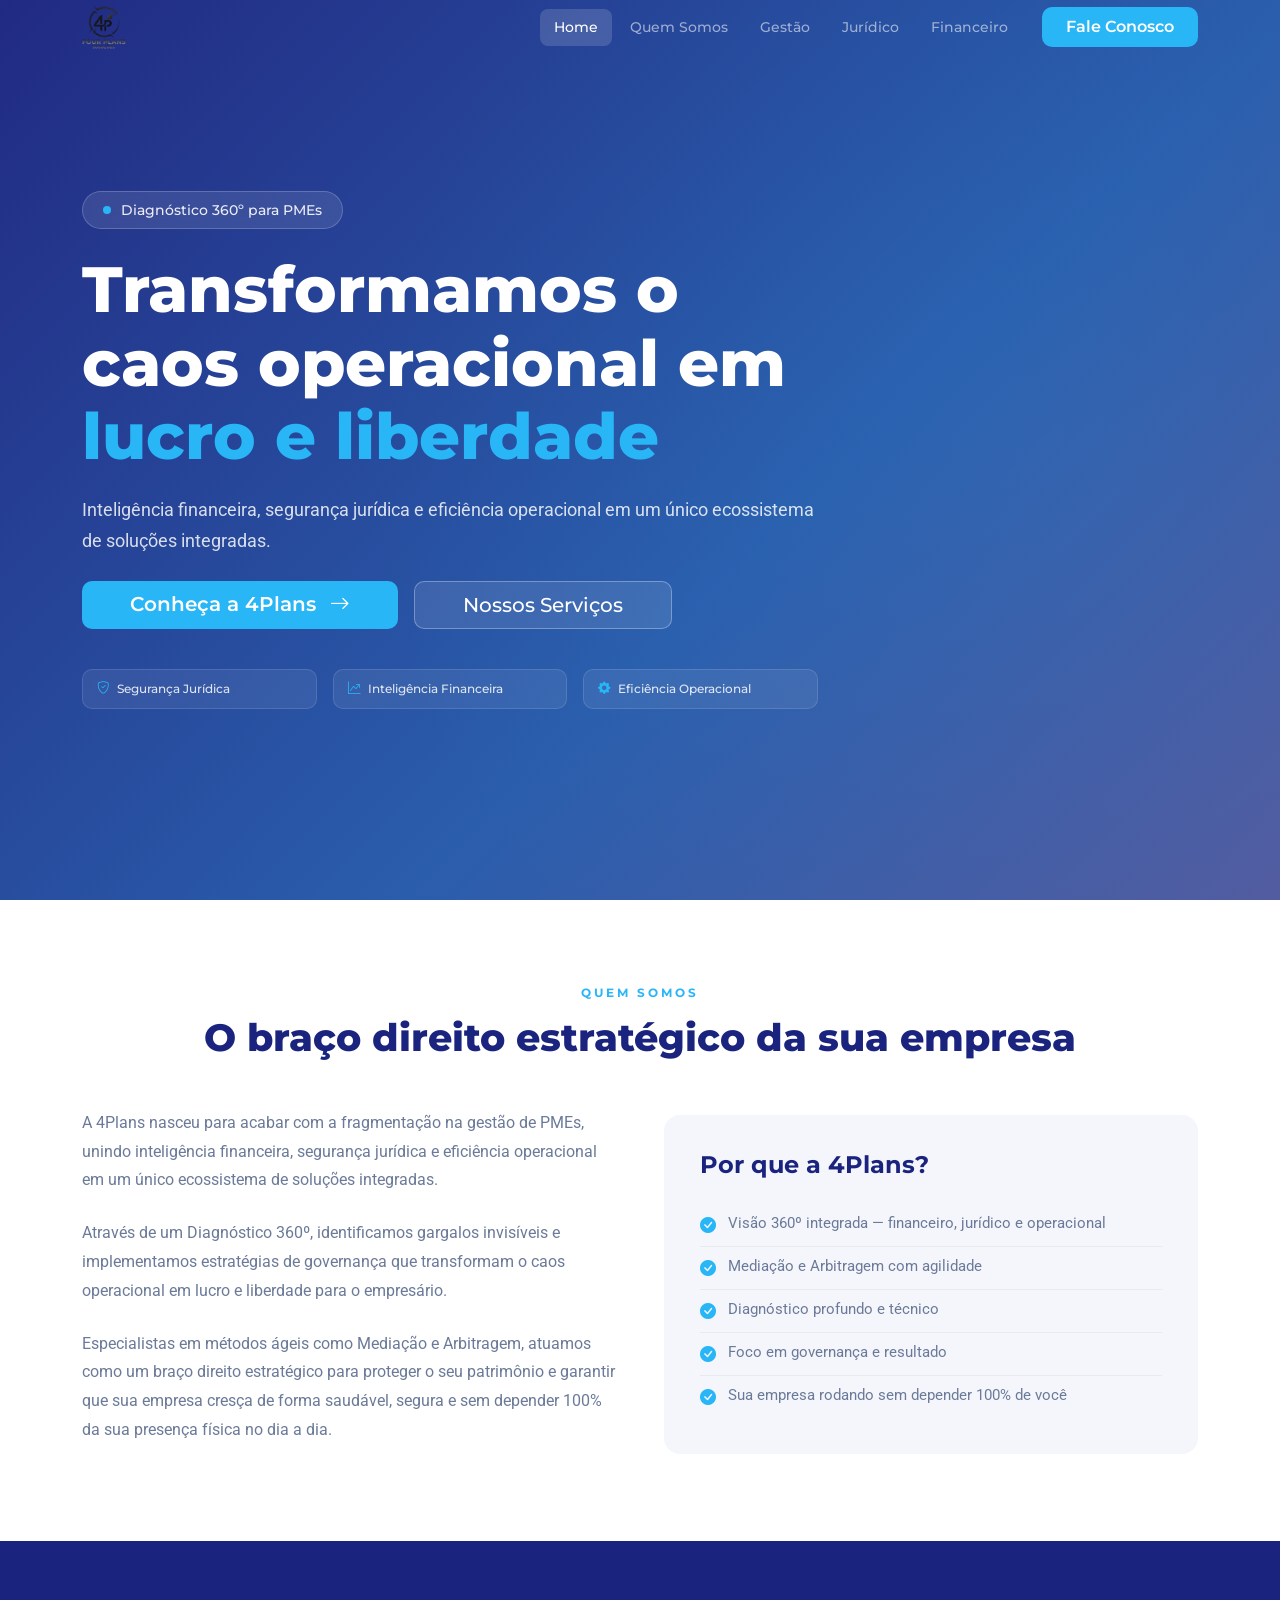
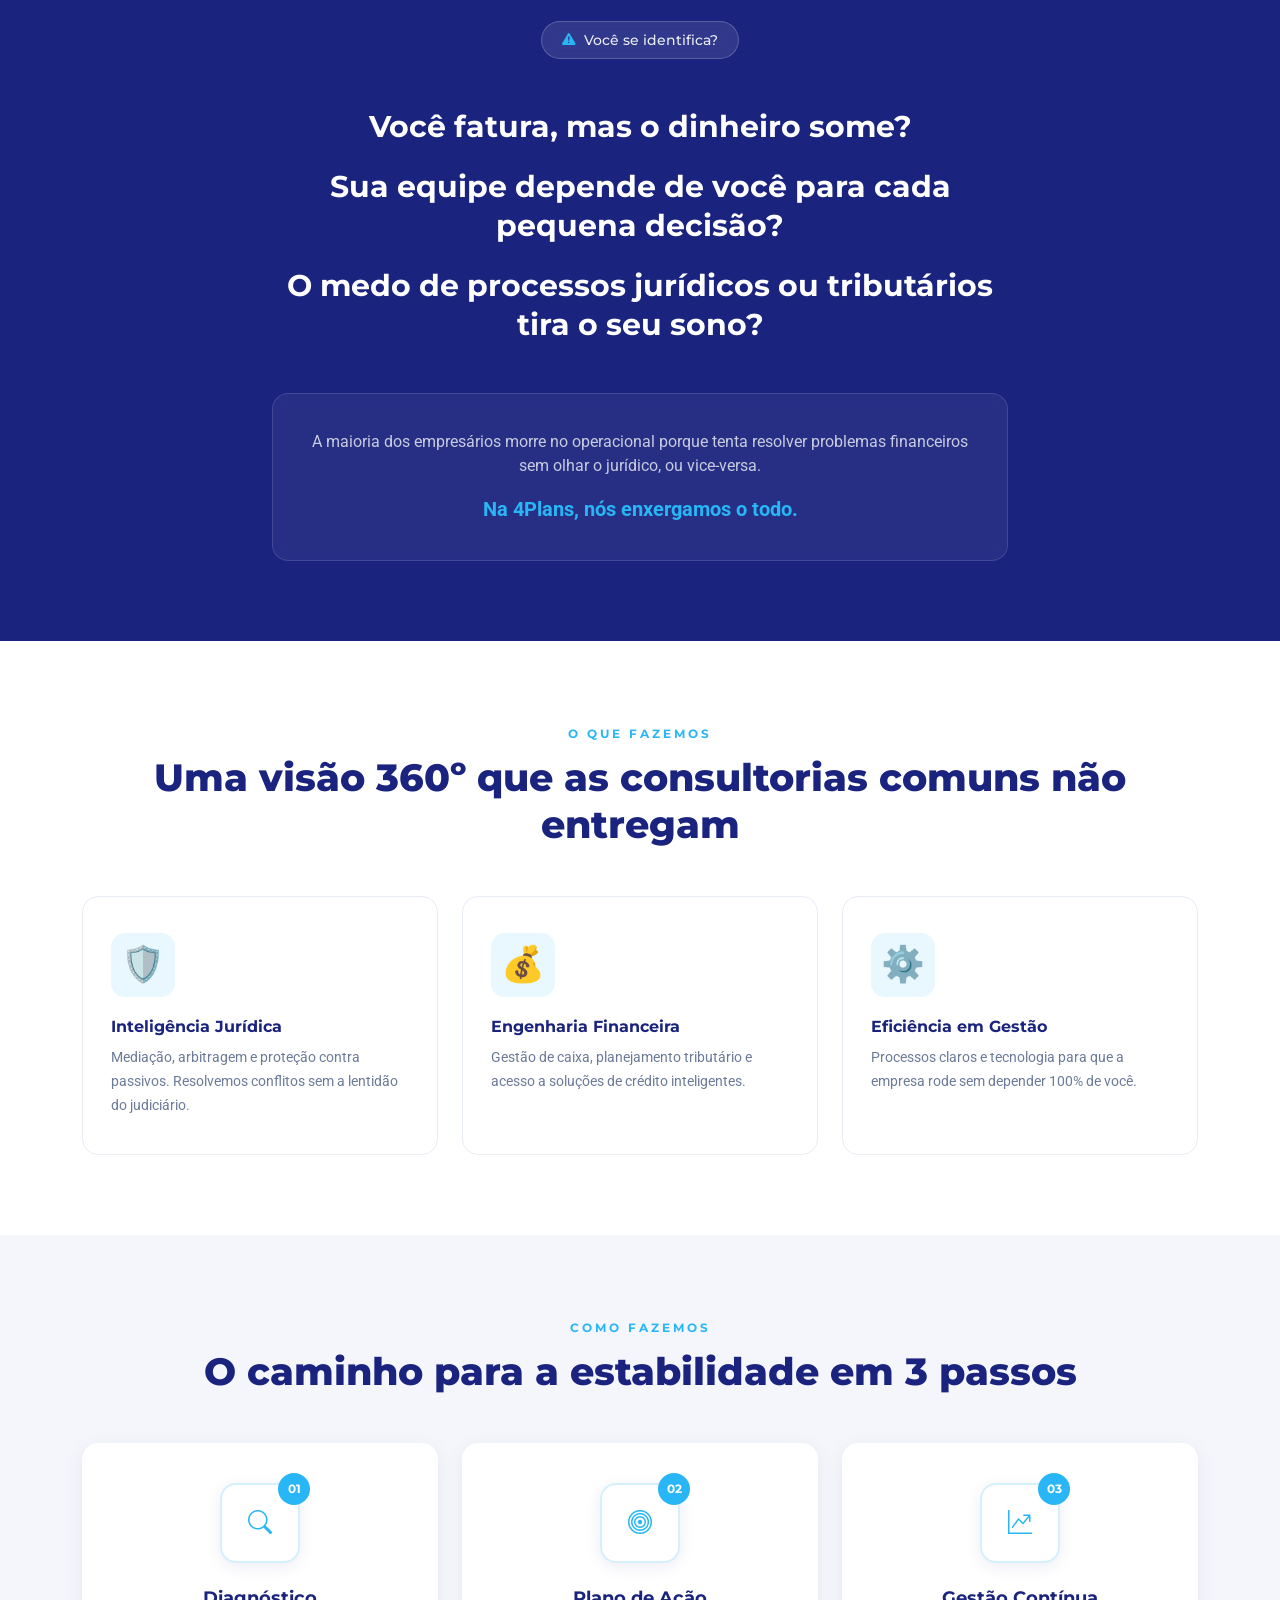
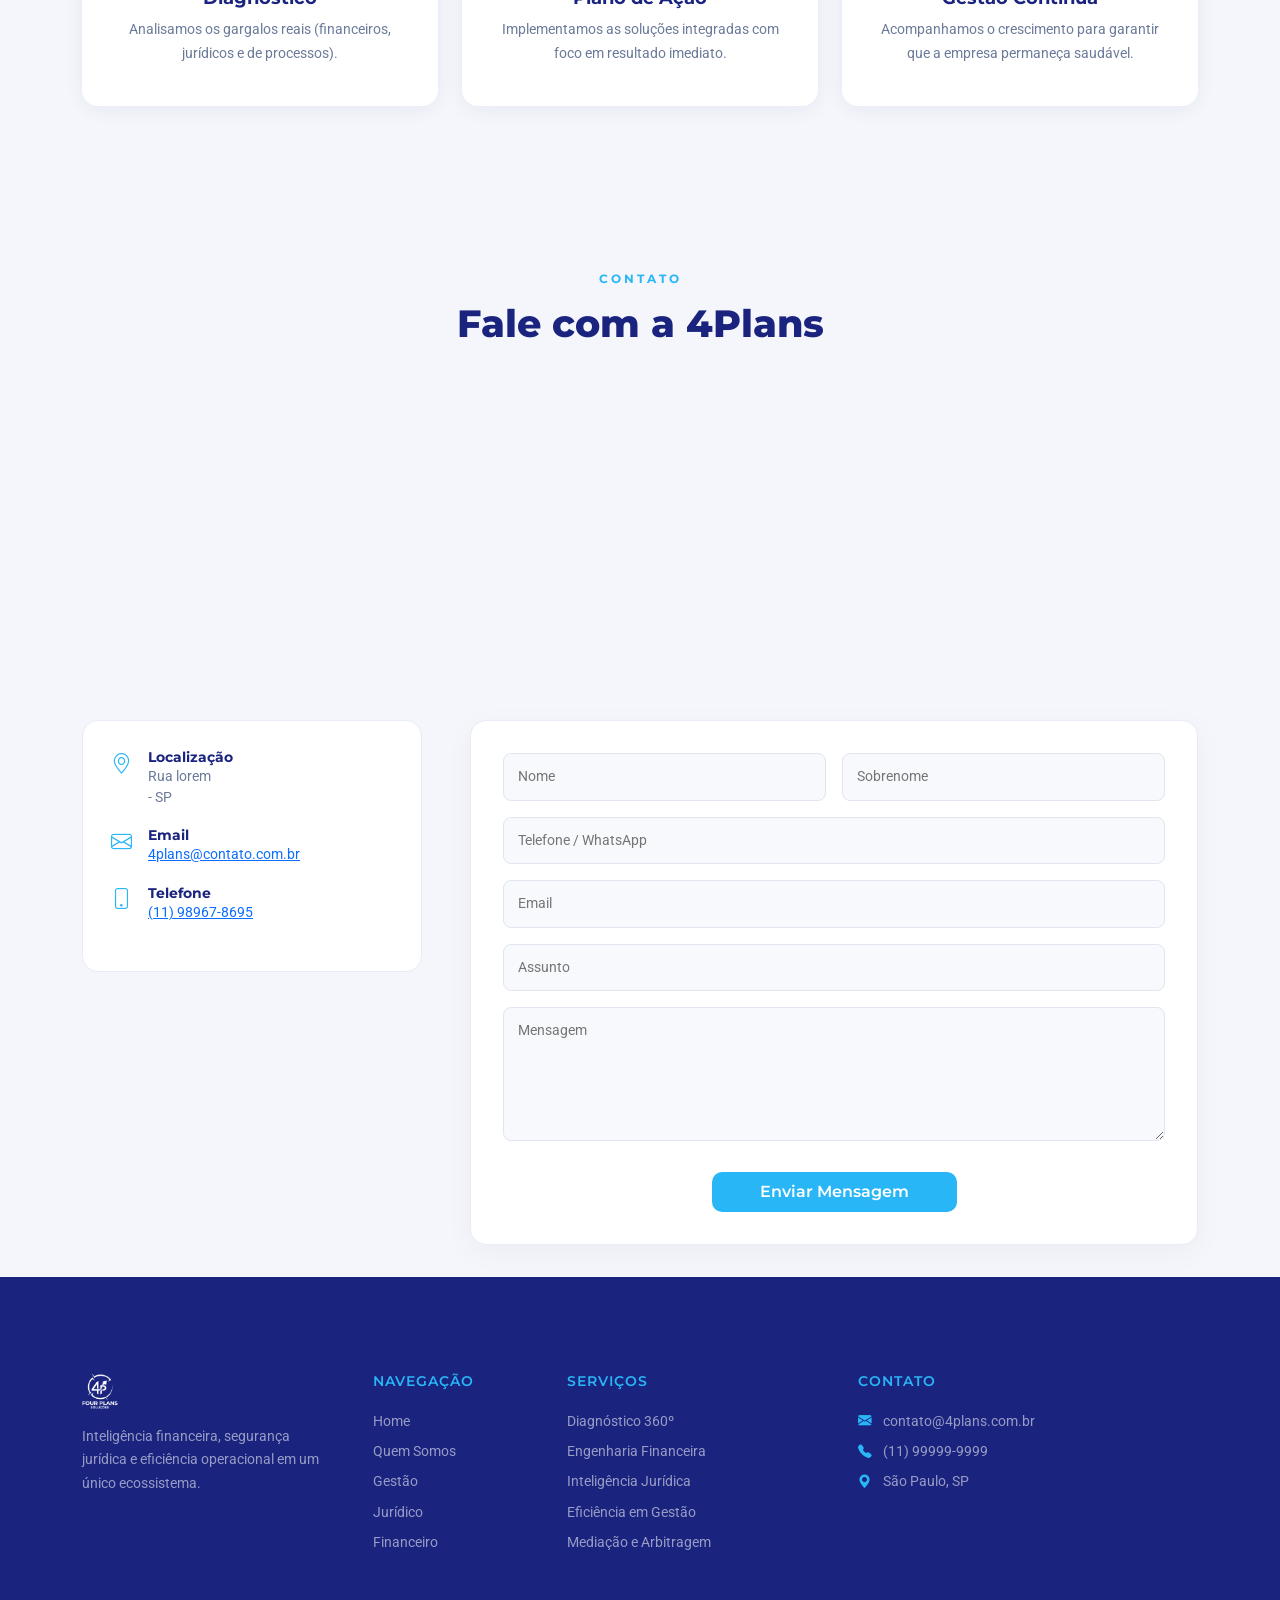
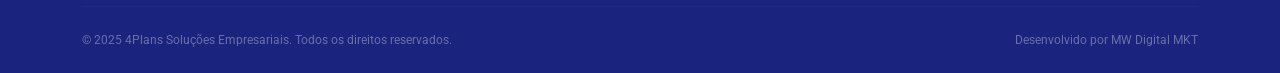
==== index.html @ f12b9c61 "." ====
<!DOCTYPE html>
<html lang="pt-BR">

<head>
  <meta charset="UTF-8" />
  <meta name="viewport" content="width=device-width, initial-scale=1.0" />
  <title>4Plans - Soluções Empresariais Integradas</title>
  <meta name="description"
    content="Inteligência financeira, segurança jurídica e eficiência operacional em um único ecossistema." />
  <link rel="icon"
    href="https://media.base44.com/images/public/user_69f9740d5095d43ab97b32db/9ff68056e_3-Favicon.png" />

  <!-- Bootstrap 5 -->
  <link href="https://cdn.jsdelivr.net/npm/bootstrap@5.3.3/dist/css/bootstrap.min.css" rel="stylesheet" />
  <!-- Bootstrap Icons -->
  <link href="https://cdn.jsdelivr.net/npm/bootstrap-icons@1.11.3/font/bootstrap-icons.min.css" rel="stylesheet" />
  <!-- Google Fonts -->
  <link
    href="https://fonts.googleapis.com/css2?family=Montserrat:wght@300;400;500;600;700;800;900&family=Roboto:wght@300;400;500;700&display=swap"
    rel="stylesheet" />
  <!-- Custom CSS -->
  <link rel="stylesheet" href="./css/style.css" />
</head>

<body>

  <!-- NAVBAR -->
  <nav class="navbar navbar-expand-lg navbar-dark fixed-top" id="mainNavbar">
    <div class="container">
      <a class="navbar-brand" href="index.html">
        <img src="./img/Logo_negro.png" alt="4Plans" height="44" />
      </a>
      <button class="navbar-toggler border-0" type="button" data-bs-toggle="collapse" data-bs-target="#navMenu">
        <span class="navbar-toggler-icon"></span>
      </button>
      <div class="collapse navbar-collapse" id="navMenu">
        <ul class="navbar-nav ms-auto align-items-lg-center gap-lg-1">
          <li class="nav-item"><a class="nav-link active" href="index.html">Home</a></li>
          <li class="nav-item"><a class="nav-link" href="quem-somos.html">Quem Somos</a></li>
          <li class="nav-item"><a class="nav-link" href="servicos-gestao.html">Gestão</a></li>
          <li class="nav-item"><a class="nav-link" href="servicos-juridicos.html">Jurídico</a></li>
          <li class="nav-item"><a class="nav-link" href="solucoes-financeiras.html">Financeiro</a></li>
          <li class="nav-item ms-lg-3">
            <a class="btn btn-accent px-4 py-2" href="#contato">Fale Conosco</a>
          </li>
        </ul>
      </div>
    </div>
  </nav>

  <!-- HERO -->
  <section class="hero-section d-flex align-items-center">
    <div class="hero-overlay"></div>
    <div class="container position-relative z-1 py-5">
      <div class="row">
        <div class="col-lg-8">
          <div class="hero-badge mb-4 fade-in">
            <span class="badge-dot"></span>
            Diagnóstico 360º para PMEs
          </div>
          <h1 class="hero-title fade-in delay-1">
            Transformamos o caos operacional em <span class="text-accent">lucro e liberdade</span>
          </h1>
          <p class="hero-subtitle fade-in delay-2">
            Inteligência financeira, segurança jurídica e eficiência operacional em um único ecossistema de soluções
            integradas.
          </p>
          <div class="d-flex flex-column flex-sm-row gap-3 mt-4 fade-in delay-3">
            <a href="quem-somos.html" class="btn btn-accent btn-lg px-5">
              Conheça a 4Plans <i class="bi bi-arrow-right ms-2"></i>
            </a>
            <a href="servicos-gestao.html" class="btn btn-glass btn-lg px-5">
              Nossos Serviços
            </a>
          </div>

          <div class="row g-3 mt-4 fade-in delay-4">
            <div class="col-sm-4">
              <div class="hero-pill">
                <i class="bi bi-shield-check text-accent me-2"></i> Segurança Jurídica
              </div>
            </div>
            <div class="col-sm-4">
              <div class="hero-pill">
                <i class="bi bi-graph-up-arrow text-accent me-2"></i> Inteligência Financeira
              </div>
            </div>
            <div class="col-sm-4">
              <div class="hero-pill">
                <i class="bi bi-gear-fill text-accent me-2"></i> Eficiência Operacional
              </div>
            </div>
          </div>
        </div>
      </div>
    </div>
  </section>

  <!-- QUEM SOMOS -->
  <section class="section-pad bg-white">
    <div class="container">
      <div class="section-heading text-center mb-5">
        <span class="eyebrow">Quem Somos</span>
        <h2 class="section-title">O braço direito estratégico da sua empresa</h2>
      </div>
      <div class="row g-5 align-items-center">
        <div class="col-lg-6">
          <p class="text-muted-custom mb-4">
            A 4Plans nasceu para acabar com a fragmentação na gestão de PMEs, unindo inteligência financeira, segurança
            jurídica e eficiência operacional em um único ecossistema de soluções integradas.
          </p>
          <p class="text-muted-custom mb-4">
            Através de um Diagnóstico 360º, identificamos gargalos invisíveis e implementamos estratégias de governança
            que transformam o caos operacional em lucro e liberdade para o empresário.
          </p>
          <p class="text-muted-custom">
            Especialistas em métodos ágeis como Mediação e Arbitragem, atuamos como um braço direito estratégico para
            proteger o seu patrimônio e garantir que sua empresa cresça de forma saudável, segura e sem depender 100% da
            sua presença física no dia a dia.
          </p>
        </div>
        <div class="col-lg-6">
          <div class="check-card">
            <h4 class="fw-bold text-primary-custom mb-4">Por que a 4Plans?</h4>
            <ul class="check-list">
              <li><i class="bi bi-check-circle-fill text-accent"></i> Visão 360º integrada — financeiro, jurídico e
                operacional</li>
              <li><i class="bi bi-check-circle-fill text-accent"></i> Mediação e Arbitragem com agilidade</li>
              <li><i class="bi bi-check-circle-fill text-accent"></i> Diagnóstico profundo e técnico</li>
              <li><i class="bi bi-check-circle-fill text-accent"></i> Foco em governança e resultado</li>
              <li><i class="bi bi-check-circle-fill text-accent"></i> Sua empresa rodando sem depender 100% de você</li>
            </ul>
          </div>
        </div>
      </div>
    </div>
  </section>

  <!-- A DOR -->
  <section class="section-pad bg-primary-custom text-white">
    <div class="container">
      <div class="text-center mb-5">
        <span class="hero-badge mx-auto">
          <i class="bi bi-exclamation-triangle-fill text-accent me-2"></i> Você se identifica?
        </span>
      </div>
      <div class="row justify-content-center">
        <div class="col-lg-8 text-center">
          <h2 class="pain-question">Você fatura, mas o dinheiro some?</h2>
          <h2 class="pain-question">Sua equipe depende de você para cada pequena decisão?</h2>
          <h2 class="pain-question">O medo de processos jurídicos ou tributários tira o seu sono?</h2>
          <div class="pain-box mt-5">
            <p class="mb-3 text-white-70">
              A maioria dos empresários morre no operacional porque tenta resolver problemas financeiros sem olhar o
              jurídico, ou vice-versa.
            </p>
            <p class="fw-bold text-accent fs-5 mb-0">Na 4Plans, nós enxergamos o todo.</p>
          </div>
        </div>
      </div>
    </div>
  </section>

  <!-- O QUE FAZEMOS -->
  <section class="section-pad bg-white">
    <div class="container">
      <div class="section-heading text-center mb-5">
        <span class="eyebrow">O que fazemos</span>
        <h2 class="section-title">Uma visão 360º que as consultorias comuns não entregam</h2>
      </div>
      <div class="row g-4">
        <div class="col-md-4">
          <div class="service-card h-100">
            <div class="service-icon">🛡️</div>
            <h5 class="service-title">Inteligência Jurídica</h5>
            <p class="service-desc">Mediação, arbitragem e proteção contra passivos. Resolvemos conflitos sem a lentidão
              do judiciário.</p>
          </div>
        </div>
        <div class="col-md-4">
          <div class="service-card h-100">
            <div class="service-icon">💰</div>
            <h5 class="service-title">Engenharia Financeira</h5>
            <p class="service-desc">Gestão de caixa, planejamento tributário e acesso a soluções de crédito
              inteligentes.</p>
          </div>
        </div>
        <div class="col-md-4">
          <div class="service-card h-100">
            <div class="service-icon">⚙️</div>
            <h5 class="service-title">Eficiência em Gestão</h5>
            <p class="service-desc">Processos claros e tecnologia para que a empresa rode sem depender 100% de você.</p>
          </div>
        </div>
      </div>
    </div>
  </section>

  <!-- COMO FAZEMOS -->
  <section class="section-pad bg-light-custom">
    <div class="container">
      <div class="section-heading text-center mb-5">
        <span class="eyebrow">Como fazemos</span>
        <h2 class="section-title">O caminho para a estabilidade em 3 passos</h2>
      </div>
      <div class="row g-4 justify-content-center">
        <div class="col-md-4">
          <div class="step-card text-center">
            <div class="step-icon-wrap">
              <i class="bi bi-search"></i>
              <span class="step-num">01</span>
            </div>
            <h5 class="step-title">Diagnóstico</h5>
            <p class="step-desc">Analisamos os gargalos reais (financeiros, jurídicos e de processos).</p>
          </div>
        </div>
        <div class="col-md-4">
          <div class="step-card text-center">
            <div class="step-icon-wrap">
              <i class="bi bi-bullseye"></i>
              <span class="step-num">02</span>
            </div>
            <h5 class="step-title">Plano de Ação</h5>
            <p class="step-desc">Implementamos as soluções integradas com foco em resultado imediato.</p>
          </div>
        </div>
        <div class="col-md-4">
          <div class="step-card text-center">
            <div class="step-icon-wrap">
              <i class="bi bi-graph-up-arrow"></i>
              <span class="step-num">03</span>
            </div>
            <h5 class="step-title">Gestão Contínua</h5>
            <p class="step-desc">Acompanhamos o crescimento para garantir que a empresa permaneça saudável.</p>
          </div>
        </div>
      </div>
    </div>
  </section>

  <!-- ======= Contact Section ======= -->
  <section id="contato" class="contact section-pad bg-light-custom">
    <div class="container">

      <div class="section-heading text-center mb-5">
        <span class="eyebrow">Contato</span>
        <h2 class="section-title">Fale com a 4Plans</h2>
      </div>

      <!-- MAPA -->
      <div class="mb-5">
        <iframe style="border:0; width: 100%; height: 270px; border-radius: 16px;"
          src="https://www.google.com/maps/embed?pb=!1m18!1m12!1m3!1d3654.5025230754622!2d-46.569873199999996!3d-23.657980600000002!2m3!1f0!2f0!3f0!3m2!1i1024!2i768!4f13.1!3m3!1m2!1s0xe7b0db849a8502d%3A0xc3ffb8a10a1f2743!2sMW%20Digital%20MKT!5e0!3m2!1spt-PT!2sbr!4v1742909468062!5m2!1spt-PT!2sbr"
          frameborder="0" allowfullscreen></iframe>
      </div>

      <div class="row g-5">

        <!-- INFO -->
        <div class="col-lg-4">
          <div class="contact-info-card">

            <div class="info-item">
              <i class="bi bi-geo-alt"></i>
              <div>
                <h5>Localização</h5>
                <p>Rua lorem<br>- SP</p>
              </div>
            </div>

            <div class="info-item">
              <i class="bi bi-envelope"></i>
              <div>
                <h5>Email</h5>
                <p>
                  <a href="mailto:emanoel.oliveira@contato.com.br">
                    4plans@contato.com.br
                  </a>
                </p>
              </div>
            </div>

            <div class="info-item">
              <i class="bi bi-phone"></i>
              <div>
                <h5>Telefone</h5>
                <p>
                  <a href="https://api.whatsapp.com/send/?phone=5511989678695">
                    (11) 98967-8695
                  </a>
                </p>
              </div>
            </div>

          </div>
        </div>

        <!-- FORM -->
        <div class="col-lg-8">
          <div class="contact-form-card">
            <form action="./assets/forms/contact.php" method="post">

              <div class="row g-3">
                <div class="col-md-6">
                  <input type="text" name="name" class="form-input-custom" placeholder="Nome" required>
                </div>
                <div class="col-md-6">
                  <input type="text" name="sobrenome" class="form-input-custom" placeholder="Sobrenome">
                </div>
              </div>

              <div class="mt-3">
                <input type="text" name="telefone" class="form-input-custom" placeholder="Telefone / WhatsApp" required>
              </div>

              <div class="mt-3">
                <input type="email" name="email" class="form-input-custom" placeholder="Email" required>
              </div>

              <div class="mt-3">
                <input type="text" name="subject" class="form-input-custom" placeholder="Assunto" required>
              </div>

              <div class="mt-3">
                <textarea name="message" rows="5" class="form-input-custom" placeholder="Mensagem" required></textarea>
              </div>

              <div class="mt-4 text-center">
                <button type="submit" class="btn btn-accent px-5 py-2">
                  Enviar Mensagem
                </button>
              </div>

            </form>
          </div>
        </div>

      </div>

    </div>
  </section>

  <!-- FOOTER -->
  <footer class="footer-section">
    <div class="container">
      <div class="row g-5 py-5">
        <div class="col-lg-3 col-md-6">
          <img src="./img/Logo_negro.png" alt="4Plans" height="36" class="footer-logo mb-3" />
          <p class="footer-text">Inteligência financeira, segurança jurídica e eficiência operacional em um único
            ecossistema.</p>
        </div>
        <div class="col-lg-2 col-md-6">
          <h6 class="footer-heading">Navegação</h6>
          <ul class="footer-links">
            <li><a href="index.html">Home</a></li>
            <li><a href="quem-somos.html">Quem Somos</a></li>
            <li><a href="servicos-gestao.html">Gestão</a></li>
            <li><a href="servicos-juridicos.html">Jurídico</a></li>
            <li><a href="solucoes-financeiras.html">Financeiro</a></li>
          </ul>
        </div>
        <div class="col-lg-3 col-md-6">
          <h6 class="footer-heading">Serviços</h6>
          <ul class="footer-links">
            <li>Diagnóstico 360º</li>
            <li>Engenharia Financeira</li>
            <li>Inteligência Jurídica</li>
            <li>Eficiência em Gestão</li>
            <li>Mediação e Arbitragem</li>
          </ul>
        </div>
        <div class="col-lg-4 col-md-6">
          <h6 class="footer-heading">Contato</h6>
          <ul class="footer-links">
            <li><i class="bi bi-envelope-fill text-accent me-2"></i> contato@4plans.com.br</li>
            <li><i class="bi bi-telephone-fill text-accent me-2"></i> (11) 99999-9999</li>
            <li><i class="bi bi-geo-alt-fill text-accent me-2"></i> São Paulo, SP</li>
          </ul>
        </div>
      </div>
      <hr class="footer-hr" />
      <div class="d-flex flex-column flex-sm-row justify-content-between align-items-center py-4 gap-2">
        <p class="footer-copy mb-0">© 2025 4Plans Soluções Empresariais. Todos os direitos reservados.</p>
        <p class="footer-copy mb-0">Desenvolvido por MW Digital MKT</p>
      </div>
    </div>
  </footer>

  <!-- Bootstrap JS -->
  <script src="https://cdn.jsdelivr.net/npm/bootstrap@5.3.3/dist/js/bootstrap.bundle.min.js"></script>
  <script src="js/main.js"></script>
</body>

</html>
---- css/style.css ----
/* ============================================
   Fonts: Montserrat (heading) + Roboto (body)
   Colors: #1A237E | #0D47A1 | #29B6F6
============================================ */

:root {
    --primary: #1A237E;
    --secondary: #0D47A1;
    --accent: #29B6F6;
    --dark: #0f1a5c;
    --light-bg: #f4f6fb;
    --text-muted: #6b7a99;
    --font-heading: 'Montserrat', sans-serif;
    --font-body: 'Roboto', sans-serif;
}

/* ---- Base ---- */
*,
*::before,
*::after {
    box-sizing: border-box;
}

body {
    font-family: var(--font-body);
    color: #2b2f4a;
    background: #fff;
    margin: 0;
}

h1,
h2,
h3,
h4,
h5,
h6 {
    font-family: var(--font-heading);
}

/* ---- Utility ---- */
.text-primary-custom {
    color: var(--primary) !important;
}

.text-accent {
    color: var(--accent) !important;
}

.text-muted-custom {
    color: var(--text-muted);
    line-height: 1.8;
}

.text-white-70 {
    color: rgba(255, 255, 255, 0.75);
}

.bg-primary-custom {
    background-color: var(--primary) !important;
}

.bg-light-custom {
    background-color: var(--light-bg) !important;
}

.link-accent {
    color: var(--accent);
    text-decoration: none;
}

.link-accent:hover {
    color: #1d9fd4;
}

.section-pad {
    padding: 80px 0;
}

.z-1 {
    z-index: 1;
}

/* ---- Buttons ---- */
.btn-accent {
    background-color: var(--accent);
    color: #fff;
    font-family: var(--font-heading);
    font-weight: 600;
    border: none;
    border-radius: 10px;
    transition: filter .2s, transform .2s;
    text-decoration: none;
}

.btn-accent:hover {
    filter: brightness(1.1);
    transform: translateY(-1px);
    color: #fff;
}

.btn-glass {
    background: rgba(255, 255, 255, 0.1);
    backdrop-filter: blur(8px);
    border: 1.5px solid rgba(255, 255, 255, 0.3);
    color: #fff;
    font-family: var(--font-heading);
    font-weight: 500;
    border-radius: 10px;
    transition: background .2s;
    text-decoration: none;
}

.btn-glass:hover {
    background: rgba(255, 255, 255, 0.2);
    color: #fff;
}

/* ---- NAVBAR ---- */
#mainNavbar {
    transition: background .35s, box-shadow .35s;
    background: transparent;
    padding: 0;
}

#mainNavbar.scrolled {
    background: rgba(255, 255, 255, 0.97) !important;
    box-shadow: 0 2px 20px rgba(26, 35, 126, 0.10);
}

#mainNavbar.scrolled .nav-link,
#mainNavbar.scrolled .navbar-brand {
    color: var(--primary) !important;
}

#mainNavbar.scrolled .nav-link:hover,
#mainNavbar.scrolled .nav-link.active {
    background: var(--light-bg);
    border-radius: 8px;
}

.navbar-brand img {
    transition: filter .3s;
}

#mainNavbar.scrolled .navbar-brand img {
    filter: none;
}

.nav-link {
    font-family: var(--font-heading);
    font-size: 0.875rem;
    font-weight: 500;
    padding: 8px 14px !important;
    border-radius: 8px;
    transition: background .2s, color .2s;
}

.nav-link.active {
    background: rgba(255, 255, 255, 0.15);
    border-radius: 8px;
}

#mainNavbar.scrolled .nav-link.active {
    background: var(--primary) !important;
    color: #fff !important;
}

/* Mobile nav background */
@media (max-width: 991px) {
    #mainNavbar .navbar-collapse {
        background: #fff;
        padding: 16px;
        border-top: 1px solid #e8ecf5;
        margin-top: 4px;
    }

    #mainNavbar .nav-link {
        color: var(--primary) !important;
    }

    #mainNavbar .navbar-toggler-icon {
        background-image: url("data:image/svg+xml,%3csvg xmlns='http://www.w3.org/2000/svg' viewBox='0 0 30 30'%3e%3cpath stroke='rgba%28255,255,255,1%29' stroke-linecap='round' stroke-miterlimit='10' stroke-width='2' d='M4 7h22M4 15h22M4 23h22'/%3e%3c/svg%3e");
    }

    #mainNavbar.scrolled .navbar-toggler-icon {
        background-image: url("data:image/svg+xml,%3csvg xmlns='http://www.w3.org/2000/svg' viewBox='0 0 30 30'%3e%3cpath stroke='rgba%2826,35,126,1%29' stroke-linecap='round' stroke-miterlimit='10' stroke-width='2' d='M4 7h22M4 15h22M4 23h22'/%3e%3c/svg%3e");
    }
}

/* ---- HERO ---- */
.hero-section {
    min-height: 100vh;
    background:
        linear-gradient(135deg, rgba(26, 35, 126, 0.97) 0%, rgba(13, 71, 161, 0.88) 60%, rgba(26, 35, 126, 0.75) 100%),
        url('https://images.unsplash.com/photo-1497366216548-37526070297c?w=1600&q=80') center/cover no-repeat;
    position: relative;
}

.hero-overlay {
    position: absolute;
    inset: 0;
    background: radial-gradient(circle at 80% 50%, rgba(41, 182, 246, 0.08) 0%, transparent 60%);
}

.hero-badge {
    display: inline-flex;
    align-items: center;
    background: rgba(255, 255, 255, 0.1);
    backdrop-filter: blur(8px);
    border: 1px solid rgba(255, 255, 255, 0.2);
    border-radius: 100px;
    padding: 8px 20px;
    font-family: var(--font-heading);
    font-size: 0.85rem;
    font-weight: 500;
    color: rgba(255, 255, 255, 0.9);
}

.badge-dot {
    width: 8px;
    height: 8px;
    background: var(--accent);
    border-radius: 50%;
    margin-right: 10px;
    animation: pulse-dot 1.8s infinite;
}

@keyframes pulse-dot {

    0%,
    100% {
        opacity: 1;
        transform: scale(1);
    }

    50% {
        opacity: 0.5;
        transform: scale(1.3);
    }
}

.hero-title {
    font-family: var(--font-heading);
    font-size: clamp(2.2rem, 5vw, 4rem);
    font-weight: 800;
    color: #fff;
    line-height: 1.15;
    margin-bottom: 1.25rem;
}

.hero-subtitle {
    font-size: 1.15rem;
    color: rgba(255, 255, 255, 0.82);
    line-height: 1.7;
    margin-bottom: 0;
}

.hero-pill {
    background: rgba(255, 255, 255, 0.07);
    backdrop-filter: blur(6px);
    border: 1px solid rgba(255, 255, 255, 0.12);
    border-radius: 10px;
    padding: 10px 14px;
    font-family: var(--font-heading);
    font-size: 0.78rem;
    font-weight: 500;
    color: rgba(255, 255, 255, 0.85);
    display: flex;
    align-items: center;
}

/* ---- PAGE HERO ---- */
.page-hero {
    position: relative;
    min-height: 320px;
    display: flex;
    align-items: center;
    background:
        linear-gradient(135deg, rgba(26, 35, 126, 0.97) 0%, rgba(13, 71, 161, 0.92) 100%),
        url('https://images.unsplash.com/photo-1497366216548-37526070297c?w=1200&q=80') center/cover no-repeat;
    padding: 120px 0 60px;
}

.page-hero-overlay {
    position: absolute;
    inset: 0;
    background: radial-gradient(circle at 70% 30%, rgba(41, 182, 246, 0.08), transparent 60%);
}

.page-hero-title {
    font-family: var(--font-heading);
    font-size: clamp(2rem, 4vw, 3.5rem);
    font-weight: 800;
    margin-bottom: 0.75rem;
}

.page-hero-sub {
    font-size: 1.1rem;
    color: rgba(255, 255, 255, 0.8);
    margin-bottom: 0;
}

/* ---- SECTION HEADINGS ---- */
.section-heading {
    margin-bottom: 3rem;
}

.eyebrow {
    display: inline-block;
    font-family: var(--font-heading);
    font-size: 0.78rem;
    font-weight: 700;
    letter-spacing: 3px;
    text-transform: uppercase;
    color: var(--accent);
    margin-bottom: 0.75rem;
}

.section-title {
    font-family: var(--font-heading);
    font-size: clamp(1.6rem, 3vw, 2.5rem);
    font-weight: 800;
    color: var(--primary);
    margin-bottom: 0;
    line-height: 1.2;
}

/* ---- CHECK CARD ---- */
.check-card {
    background: var(--light-bg);
    border-radius: 16px;
    padding: 36px;
}

.check-list {
    list-style: none;
    padding: 0;
    margin: 0;
}

.check-list li {
    display: flex;
    align-items: flex-start;
    gap: 12px;
    padding: 8px 0;
    font-size: 0.92rem;
    color: var(--text-muted);
    border-bottom: 1px solid rgba(0, 0, 0, 0.05);
}

.check-list li:last-child {
    border-bottom: none;
}

.check-list li i {
    margin-top: 2px;
    flex-shrink: 0;
    font-size: 1rem;
}

.check-list-light li {
    color: rgba(255, 255, 255, 0.8);
    border-color: rgba(255, 255, 255, 0.1);
}

/* ---- A DOR ---- */
.pain-question {
    font-family: var(--font-heading);
    font-size: clamp(1.3rem, 2.5vw, 1.9rem);
    font-weight: 700;
    color: #fff;
    margin-bottom: 1.25rem;
    line-height: 1.3;
}

.pain-box {
    background: rgba(255, 255, 255, 0.06);
    backdrop-filter: blur(6px);
    border: 1px solid rgba(255, 255, 255, 0.12);
    border-radius: 16px;
    padding: 36px;
}

/* ---- SERVICE CARDS ---- */
.service-card {
    background: #fff;
    border: 1px solid #e8ecf5;
    border-radius: 16px;
    padding: 36px 28px;
    transition: box-shadow .3s, border-color .3s, transform .3s;
}

.service-card:hover {
    box-shadow: 0 12px 40px rgba(26, 35, 126, 0.10);
    border-color: rgba(41, 182, 246, 0.3);
    transform: translateY(-4px);
}

.service-icon {
    font-size: 2.2rem;
    width: 64px;
    height: 64px;
    background: rgba(41, 182, 246, 0.10);
    border-radius: 14px;
    display: flex;
    align-items: center;
    justify-content: center;
    margin-bottom: 20px;
    transition: background .3s;
}

.service-card:hover .service-icon {
    background: rgba(41, 182, 246, 0.18);
}

.service-title {
    font-family: var(--font-heading);
    font-size: 1rem;
    font-weight: 700;
    color: var(--primary);
    margin-bottom: 10px;
}

.service-desc {
    font-size: 0.88rem;
    color: var(--text-muted);
    line-height: 1.7;
    margin: 0;
}

/* ---- STEP CARDS ---- */
.step-card {
    background: #fff;
    border-radius: 16px;
    padding: 40px 28px;
    box-shadow: 0 4px 20px rgba(26, 35, 126, 0.06);
    position: relative;
}

.step-icon-wrap {
    position: relative;
    width: 80px;
    height: 80px;
    background: #fff;
    border: 2px solid rgba(41, 182, 246, 0.2);
    border-radius: 16px;
    display: flex;
    align-items: center;
    justify-content: center;
    margin: 0 auto 24px;
    font-size: 1.5rem;
    color: var(--accent);
    box-shadow: 0 4px 16px rgba(26, 35, 126, 0.08);
}

.step-num {
    position: absolute;
    top: -12px;
    right: -12px;
    width: 32px;
    height: 32px;
    background: var(--accent);
    color: #fff;
    font-family: var(--font-heading);
    font-size: 0.75rem;
    font-weight: 700;
    border-radius: 50%;
    display: flex;
    align-items: center;
    justify-content: center;
}

.step-title {
    font-family: var(--font-heading);
    font-weight: 700;
    font-size: 1.1rem;
    color: var(--primary);
    margin-bottom: 10px;
}

.step-desc {
    font-size: 0.88rem;
    color: var(--text-muted);
    line-height: 1.7;
    margin: 0;
}

/* INFO CARD */
.contact-info-card {
    background: #fff;
    border-radius: 16px;
    padding: 28px;
    border: 1px solid #e8ecf5;
}

.info-item {
    display: flex;
    gap: 16px;
    margin-bottom: 20px;
}

.info-item i {
    font-size: 1.3rem;
    color: var(--accent);
}

.info-item h5 {
    margin: 0;
    font-size: 0.9rem;
    font-weight: 700;
    color: var(--primary);
}

.info-item p {
    margin: 0;
    font-size: 0.85rem;
    color: var(--text-muted);
}

/* FORM */
.contact-form-card {
    background: #fff;
    border-radius: 16px;
    padding: 32px;
    border: 1px solid #e8ecf5;
    box-shadow: 0 8px 30px rgba(0, 0, 0, 0.04);
}

/* INPUT */
.form-input-custom {
    width: 100%;
    padding: 12px 14px;
    border-radius: 8px;
    border: 1px solid #e0e5f0;
    background: #f8f9fc;
    font-size: 0.9rem;
    transition: 0.2s;
}

.form-input-custom:focus {
    border-color: var(--accent);
    outline: none;
    box-shadow: 0 0 0 3px rgba(41, 182, 246, 0.15);
}

/* ---- CONTENT CARDS ---- */
.accent-block {
    border-left: 4px solid var(--accent);
    background: rgba(41, 182, 246, 0.06);
    border-radius: 0 12px 12px 0;
    padding: 20px 24px;
}

.accent-light-card {
    background: rgba(41, 182, 246, 0.06);
    border: 1px solid rgba(41, 182, 246, 0.2);
    border-radius: 16px;
    padding: 32px;
}

.dark-card {
    background: var(--primary);
    border-radius: 20px;
    padding: 48px;
}

.muted-card {
    background: var(--light-bg);
    border-radius: 16px;
    padding: 32px;
}

.transparency-card {
    background: var(--light-bg);
    border: 1px solid #e0e5f0;
    border-radius: 16px;
    padding: 28px 32px;
}

/* ---- FOOTER ---- */
.footer-section {
    background: var(--primary);
}

.footer-logo {
    filter: brightness(0) invert(1);
}

.footer-heading {
    font-family: var(--font-heading);
    font-weight: 600;
    font-size: 0.85rem;
    letter-spacing: 1px;
    text-transform: uppercase;
    color: var(--accent);
    margin-bottom: 16px;
}

.footer-text {
    font-size: 0.85rem;
    color: rgba(255, 255, 255, 0.55);
    line-height: 1.7;
}

.footer-links {
    list-style: none;
    padding: 0;
    margin: 0;
}

.footer-links li {
    font-size: 0.85rem;
    color: rgba(255, 255, 255, 0.55);
    padding: 5px 0;
}

.footer-links a {
    color: rgba(255, 255, 255, 0.55);
    text-decoration: none;
    transition: color .2s;
}

.footer-links a:hover {
    color: var(--accent);
}

.footer-hr {
    border-color: rgba(255, 255, 255, 0.1);
    margin: 0;
}

.footer-copy {
    font-size: 0.78rem;
    color: rgba(255, 255, 255, 0.35);
}

/* ---- ANIMATIONS ---- */
.fade-in {
    animation: fadeInUp 0.8s ease both;
}

.delay-1 {
    animation-delay: 0.15s;
}

.delay-2 {
    animation-delay: 0.3s;
}

.delay-3 {
    animation-delay: 0.45s;
}

.delay-4 {
    animation-delay: 0.6s;
}

@keyframes fadeInUp {
    from {
        opacity: 0;
        transform: translateY(28px);
    }

    to {
        opacity: 1;
        transform: translateY(0);
    }
}

/* Scroll reveal */
.reveal {
    opacity: 0;
    transform: translateY(32px);
    transition: opacity 0.7s ease, transform 0.7s ease;
}

.reveal.visible {
    opacity: 1;
    transform: translateY(0);
}

/* ---- RESPONSIVE ---- */
@media (max-width: 767px) {
    .section-pad {
        padding: 60px 0;
    }

    .dark-card {
        padding: 28px 20px;
    }

    .accent-light-card {
        padding: 24px 20px;
    }

    .check-card {
        padding: 24px 20px;
    }

    .hero-section {
        min-height: 90vh;
    }
}
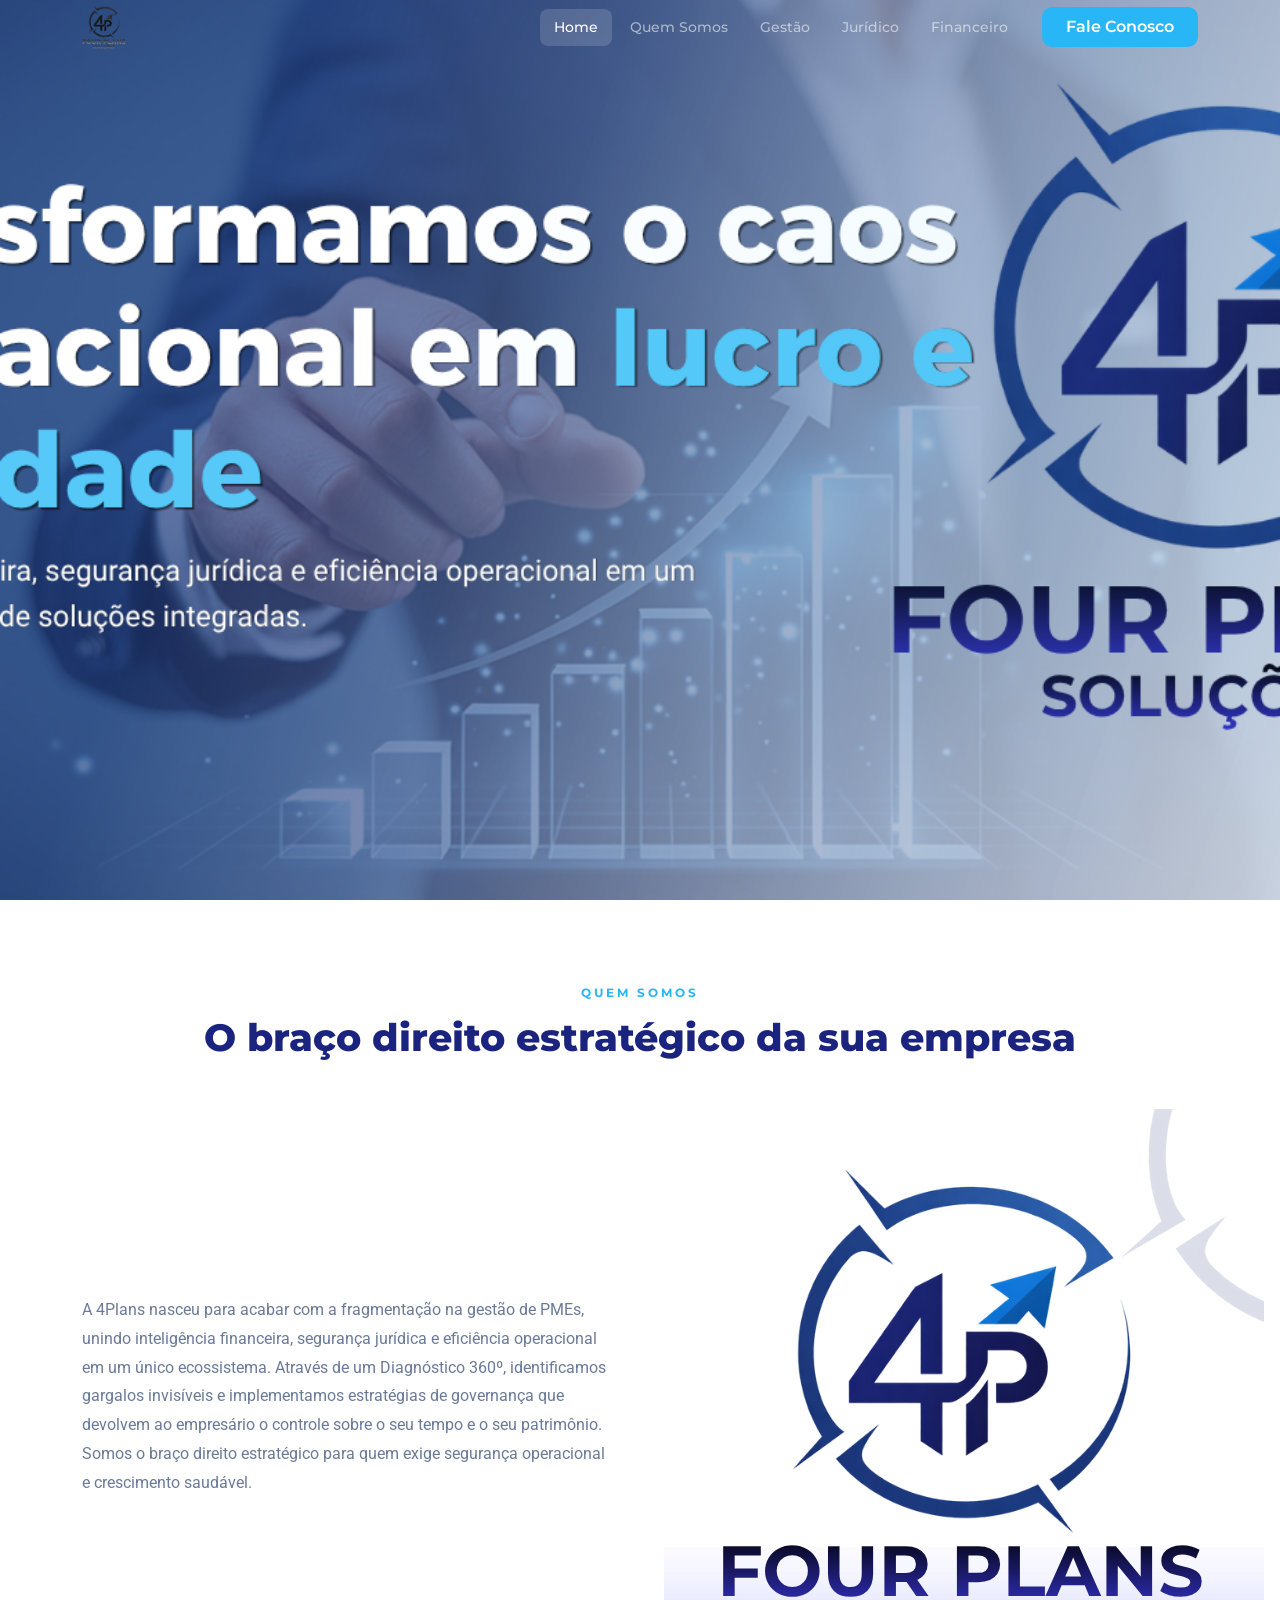
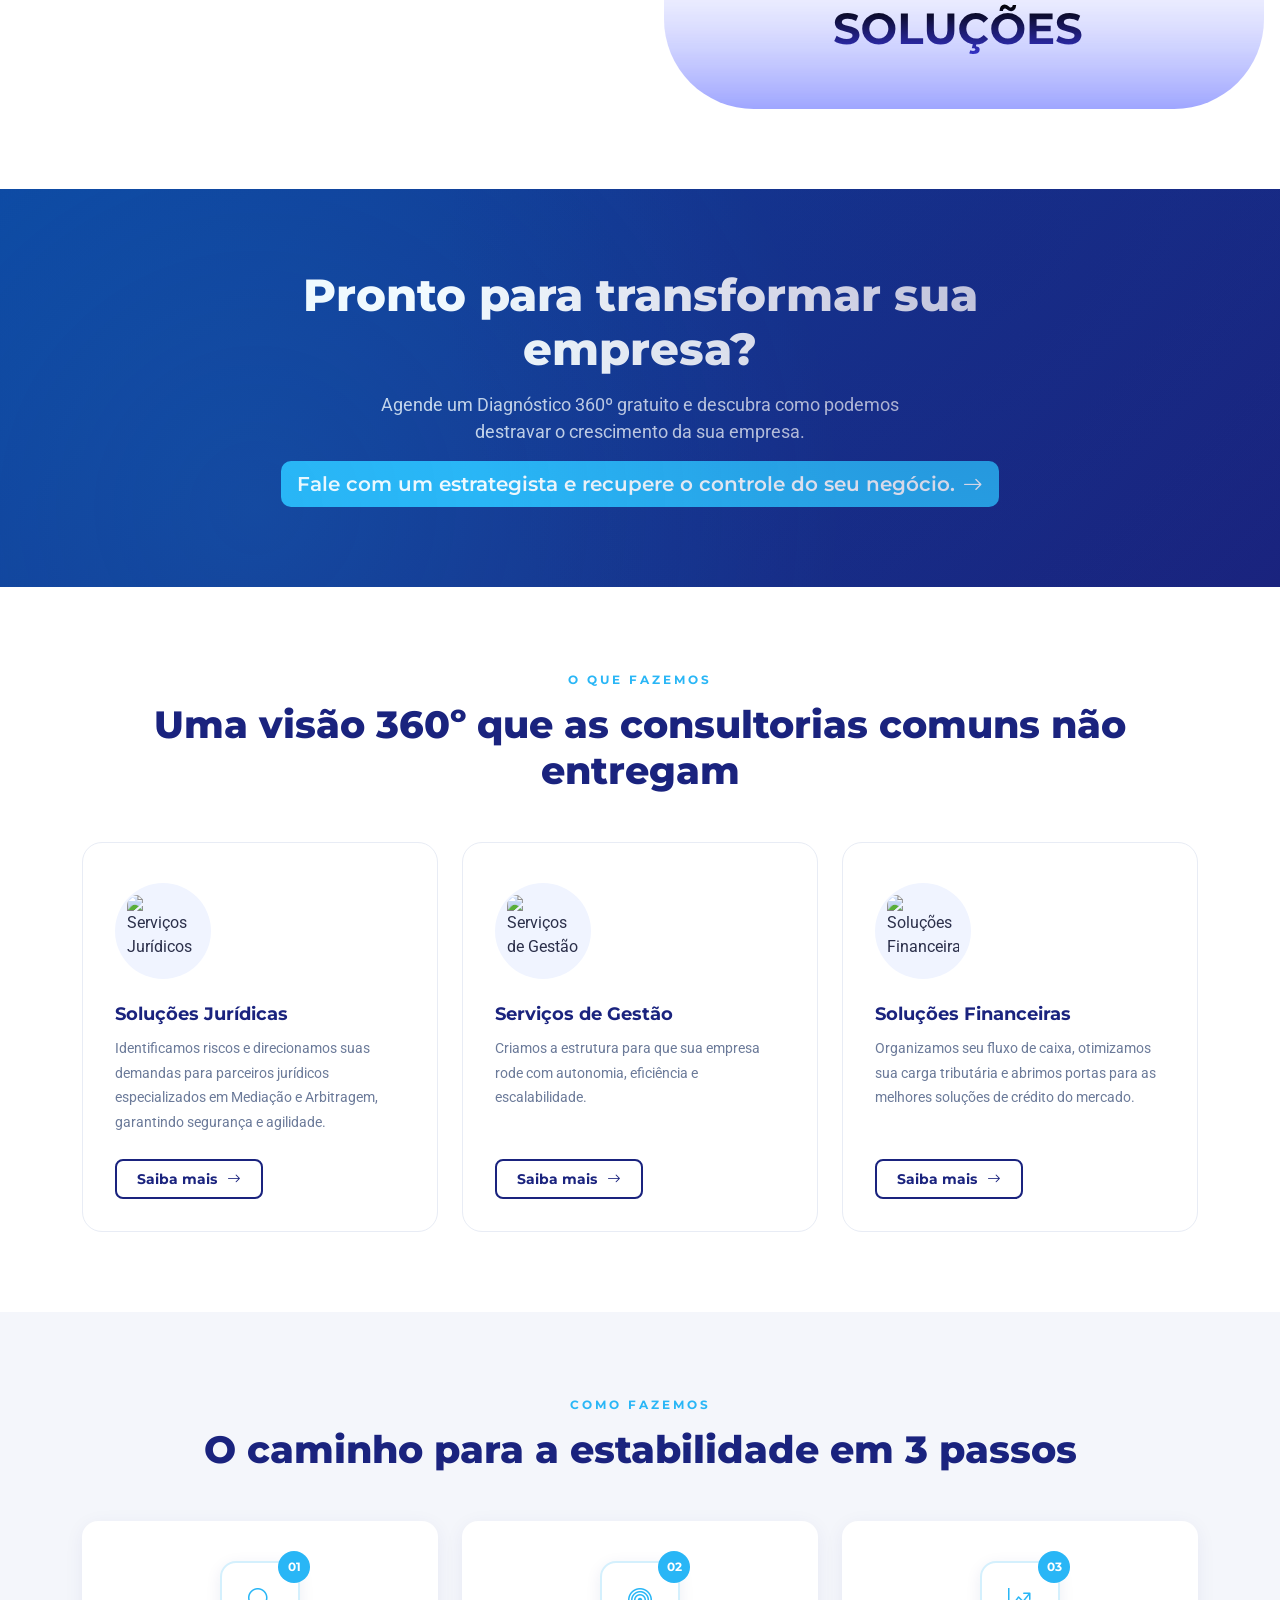
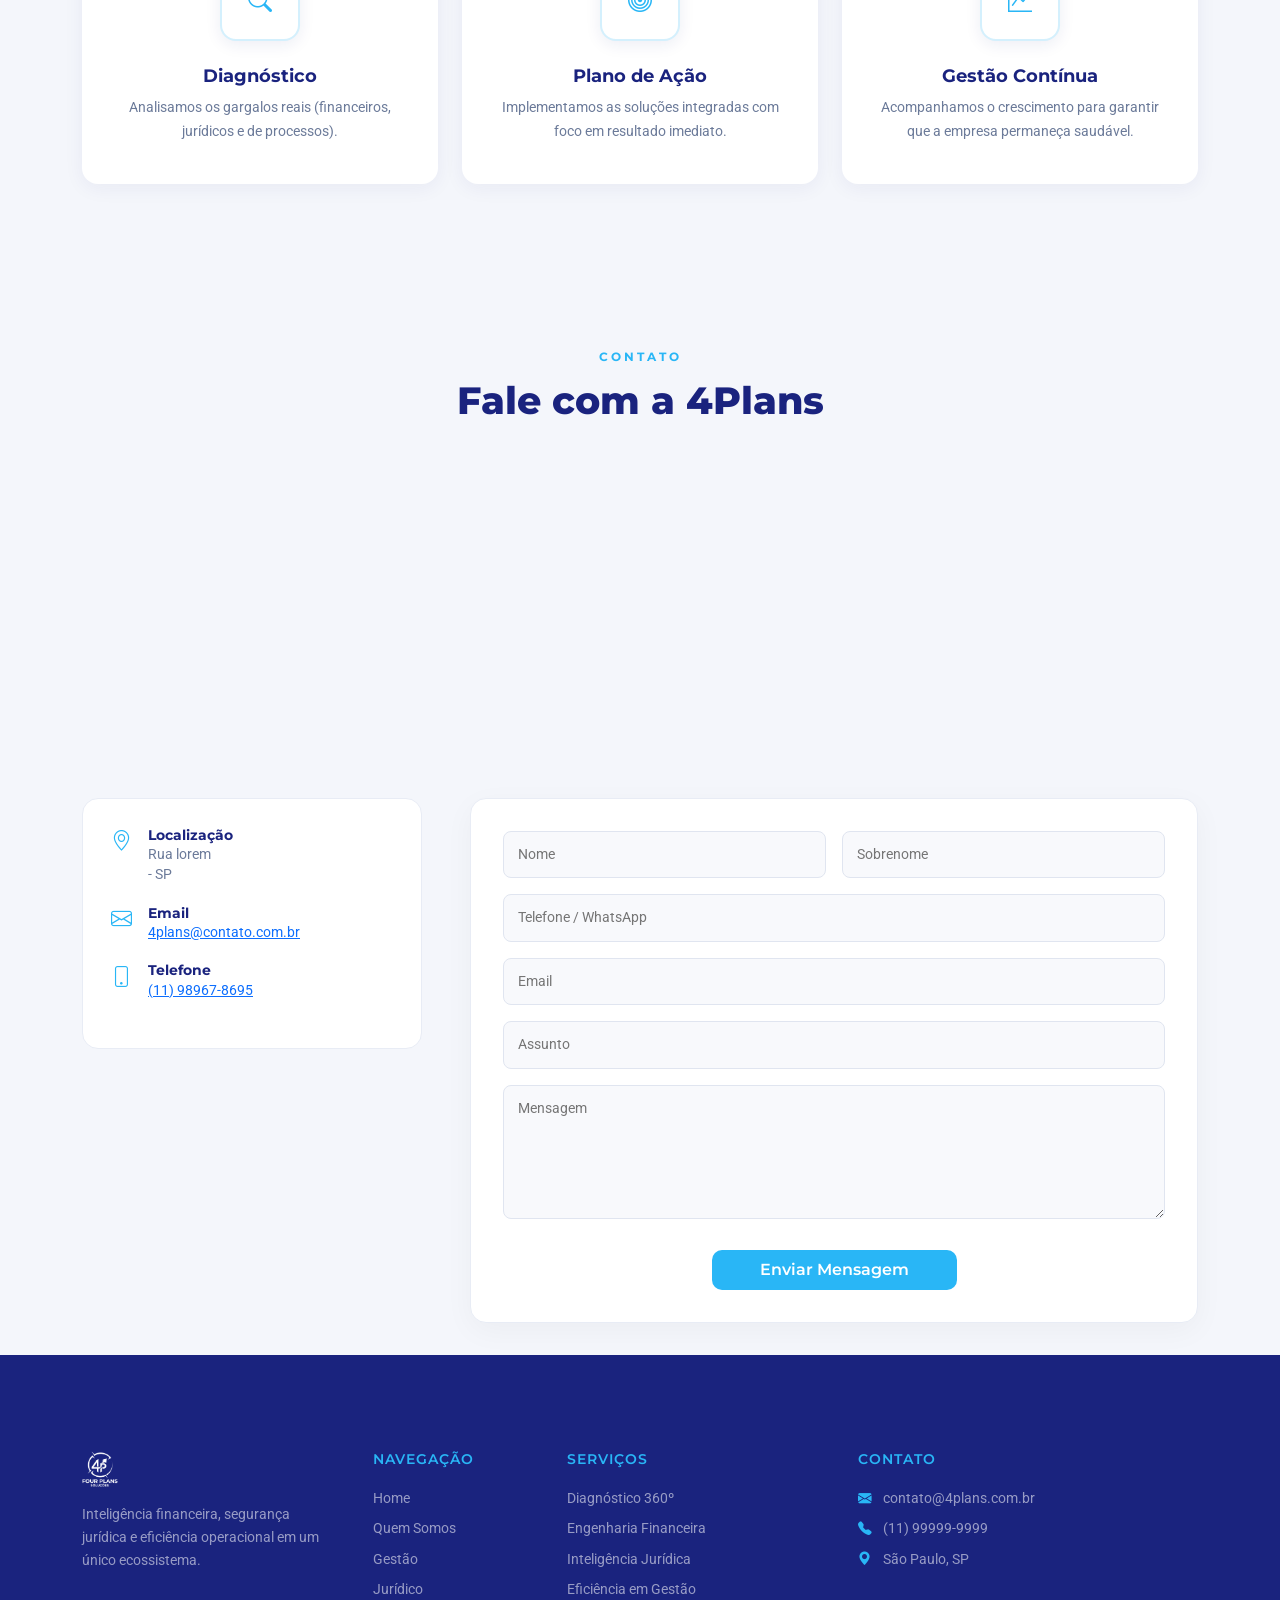
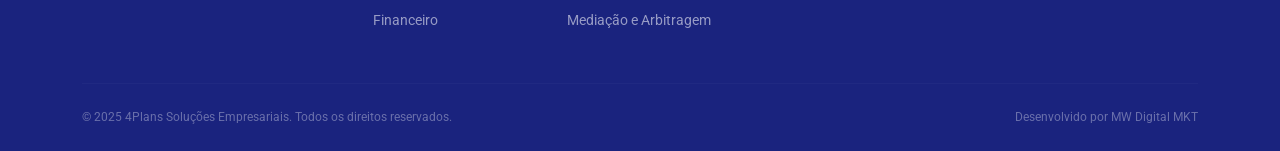
==== commit 85f187c6: "Ajustes" ====
--- a/index.html
+++ b/index.html
@@ -52,47 +52,7 @@
   <section class="hero-section d-flex align-items-center">
     <div class="hero-overlay"></div>
     <div class="container position-relative z-1 py-5">
-      <div class="row">
-        <div class="col-lg-8">
-          <div class="hero-badge mb-4 fade-in">
-            <span class="badge-dot"></span>
-            Diagnóstico 360º para PMEs
-          </div>
-          <h1 class="hero-title fade-in delay-1">
-            Transformamos o caos operacional em <span class="text-accent">lucro e liberdade</span>
-          </h1>
-          <p class="hero-subtitle fade-in delay-2">
-            Inteligência financeira, segurança jurídica e eficiência operacional em um único ecossistema de soluções
-            integradas.
-          </p>
-          <div class="d-flex flex-column flex-sm-row gap-3 mt-4 fade-in delay-3">
-            <a href="quem-somos.html" class="btn btn-accent btn-lg px-5">
-              Conheça a 4Plans <i class="bi bi-arrow-right ms-2"></i>
-            </a>
-            <a href="servicos-gestao.html" class="btn btn-glass btn-lg px-5">
-              Nossos Serviços
-            </a>
-          </div>
-
-          <div class="row g-3 mt-4 fade-in delay-4">
-            <div class="col-sm-4">
-              <div class="hero-pill">
-                <i class="bi bi-shield-check text-accent me-2"></i> Segurança Jurídica
-              </div>
-            </div>
-            <div class="col-sm-4">
-              <div class="hero-pill">
-                <i class="bi bi-graph-up-arrow text-accent me-2"></i> Inteligência Financeira
-              </div>
-            </div>
-            <div class="col-sm-4">
-              <div class="hero-pill">
-                <i class="bi bi-gear-fill text-accent me-2"></i> Eficiência Operacional
-              </div>
-            </div>
-          </div>
-        </div>
-      </div>
+
     </div>
   </section>
 
@@ -107,91 +67,100 @@
         <div class="col-lg-6">
           <p class="text-muted-custom mb-4">
             A 4Plans nasceu para acabar com a fragmentação na gestão de PMEs, unindo inteligência financeira, segurança
-            jurídica e eficiência operacional em um único ecossistema de soluções integradas.
+            jurídica e eficiência operacional em um único ecossistema. Através de um Diagnóstico 360º, identificamos
+            gargalos invisíveis e implementamos estratégias de governança que devolvem ao empresário o controle sobre o
+            seu tempo e o seu patrimônio. Somos o braço direito estratégico para quem exige segurança operacional e
+            crescimento saudável.
           </p>
-          <p class="text-muted-custom mb-4">
-            Através de um Diagnóstico 360º, identificamos gargalos invisíveis e implementamos estratégias de governança
-            que transformam o caos operacional em lucro e liberdade para o empresário.
-          </p>
-          <p class="text-muted-custom">
-            Especialistas em métodos ágeis como Mediação e Arbitragem, atuamos como um braço direito estratégico para
-            proteger o seu patrimônio e garantir que sua empresa cresça de forma saudável, segura e sem depender 100% da
-            sua presença física no dia a dia.
-          </p>
         </div>
         <div class="col-lg-6">
-          <div class="check-card">
-            <h4 class="fw-bold text-primary-custom mb-4">Por que a 4Plans?</h4>
-            <ul class="check-list">
-              <li><i class="bi bi-check-circle-fill text-accent"></i> Visão 360º integrada — financeiro, jurídico e
-                operacional</li>
-              <li><i class="bi bi-check-circle-fill text-accent"></i> Mediação e Arbitragem com agilidade</li>
-              <li><i class="bi bi-check-circle-fill text-accent"></i> Diagnóstico profundo e técnico</li>
-              <li><i class="bi bi-check-circle-fill text-accent"></i> Foco em governança e resultado</li>
-              <li><i class="bi bi-check-circle-fill text-accent"></i> Sua empresa rodando sem depender 100% de você</li>
-            </ul>
-          </div>
-        </div>
-      </div>
-    </div>
-  </section>
-
-  <!-- A DOR -->
-  <section class="section-pad bg-primary-custom text-white">
-    <div class="container">
-      <div class="text-center mb-5">
-        <span class="hero-badge mx-auto">
-          <i class="bi bi-exclamation-triangle-fill text-accent me-2"></i> Você se identifica?
-        </span>
-      </div>
+          <img src="./img/about.png" alt="">
+        </div>
+      </div>
+    </div>
+  </section>
+
+  <!-- CTA -->
+  <section class="section-pad cta-section" id="contato">
+    <div class="container">
       <div class="row justify-content-center">
-        <div class="col-lg-8 text-center">
-          <h2 class="pain-question">Você fatura, mas o dinheiro some?</h2>
-          <h2 class="pain-question">Sua equipe depende de você para cada pequena decisão?</h2>
-          <h2 class="pain-question">O medo de processos jurídicos ou tributários tira o seu sono?</h2>
-          <div class="pain-box mt-5">
-            <p class="mb-3 text-white-70">
-              A maioria dos empresários morre no operacional porque tenta resolver problemas financeiros sem olhar o
-              jurídico, ou vice-versa.
-            </p>
-            <p class="fw-bold text-accent fs-5 mb-0">Na 4Plans, nós enxergamos o todo.</p>
-          </div>
+        <div class="col-lg-8 text-center text-white">
+          <h2 class="cta-title">Pronto para transformar sua empresa?</h2>
+          <p class="cta-sub">Agende um Diagnóstico 360º gratuito e descubra como podemos destravar o crescimento da sua
+            empresa.</p>
+          <a href="quem-somos.html" class="btn btn-accent btn-lg px-6 mt-3">
+            Fale com um estrategista e recupere o controle do seu negócio.<i class="bi bi-arrow-right ms-2"></i>
+          </a>
         </div>
       </div>
     </div>
   </section>
 
   <!-- O QUE FAZEMOS -->
-  <section class="section-pad bg-white">
+  <section class="section-pad bg-white" id="o-que-fazemos">
     <div class="container">
       <div class="section-heading text-center mb-5">
         <span class="eyebrow">O que fazemos</span>
         <h2 class="section-title">Uma visão 360º que as consultorias comuns não entregam</h2>
       </div>
-      <div class="row g-4">
-        <div class="col-md-4">
-          <div class="service-card h-100">
-            <div class="service-icon">🛡️</div>
-            <h5 class="service-title">Inteligência Jurídica</h5>
-            <p class="service-desc">Mediação, arbitragem e proteção contra passivos. Resolvemos conflitos sem a lentidão
-              do judiciário.</p>
-          </div>
-        </div>
-        <div class="col-md-4">
-          <div class="service-card h-100">
-            <div class="service-icon">💰</div>
-            <h5 class="service-title">Engenharia Financeira</h5>
-            <p class="service-desc">Gestão de caixa, planejamento tributário e acesso a soluções de crédito
-              inteligentes.</p>
-          </div>
-        </div>
-        <div class="col-md-4">
-          <div class="service-card h-100">
-            <div class="service-icon">⚙️</div>
-            <h5 class="service-title">Eficiência em Gestão</h5>
-            <p class="service-desc">Processos claros e tecnologia para que a empresa rode sem depender 100% de você.</p>
-          </div>
-        </div>
+
+      <div class="row g-4 justify-content-center">
+
+        <!-- Card 1 — Jurídico -->
+        <div class="col-md-4">
+          <div class="oqf-card h-100">
+            <div class="oqf-icon-wrap">
+              <img
+                src="https://media.base44.com/images/public/69fb50d4d99106891cfcbc5d/3f6e2eda8_HomeServiosJurdico.png"
+                alt="Serviços Jurídicos" class="oqf-icon-img" />
+            </div>
+            <h5 class="oqf-title">Soluções Jurídicas</h5>
+            <p class="oqf-desc">
+              Identificamos riscos e direcionamos suas demandas para parceiros jurídicos especializados em Mediação e
+              Arbitragem, garantindo segurança e agilidade.
+            </p>
+            <a href="servicos-juridicos.html" class="oqf-link">
+              Saiba mais <i class="bi bi-arrow-right ms-1"></i>
+            </a>
+          </div>
+        </div>
+
+        <!-- Card 2 — Gestão -->
+        <div class="col-md-4">
+          <div class="oqf-card h-100">
+            <div class="oqf-icon-wrap">
+              <img src="https://media.base44.com/images/public/69fb50d4d99106891cfcbc5d/7ddd796fd_HomeServiosGesto.png"
+                alt="Serviços de Gestão" class="oqf-icon-img" />
+            </div>
+            <h5 class="oqf-title">Serviços de Gestão </h5>
+            <p class="oqf-desc">
+              Criamos a estrutura para que sua empresa rode com autonomia, eficiência e escalabilidade.
+            </p>
+            <a href="servicos-gestao.html" class="oqf-link">
+              Saiba mais <i class="bi bi-arrow-right ms-1"></i>
+            </a>
+          </div>
+        </div>
+
+        <!-- Card 3 — Financeiro -->
+        <div class="col-md-4">
+          <div class="oqf-card h-100">
+            <div class="oqf-icon-wrap">
+              <img
+                src="https://media.base44.com/images/public/69fb50d4d99106891cfcbc5d/dfcef12c8_HomeServiosFinanceiros.png"
+                alt="Soluções Financeiras" class="oqf-icon-img" />
+            </div>
+            <h5 class="oqf-title">Soluções Financeiras</h5>
+            <p class="oqf-desc">
+              Organizamos seu fluxo de caixa, otimizamos sua carga tributária e abrimos portas para as melhores soluções
+              de crédito do mercado.
+            </p>
+            <a href="solucoes-financeiras.html" class="oqf-link">
+              Saiba mais <i class="bi bi-arrow-right ms-1"></i>
+            </a>
+          </div>
+        </div>
+
       </div>
     </div>
   </section>
--- a/css/style.css
+++ b/css/style.css
@@ -191,8 +191,7 @@
 .hero-section {
     min-height: 100vh;
     background:
-        linear-gradient(135deg, rgba(26, 35, 126, 0.97) 0%, rgba(13, 71, 161, 0.88) 60%, rgba(26, 35, 126, 0.75) 100%),
-        url('https://images.unsplash.com/photo-1497366216548-37526070297c?w=1600&q=80') center/cover no-repeat;
+        url('../img/banner.png') center/cover no-repeat;
     position: relative;
 }
 
@@ -325,42 +324,14 @@
     line-height: 1.2;
 }
 
-/* ---- CHECK CARD ---- */
-.check-card {
-    background: var(--light-bg);
-    border-radius: 16px;
-    padding: 36px;
-}
-
-.check-list {
-    list-style: none;
-    padding: 0;
-    margin: 0;
-}
-
-.check-list li {
-    display: flex;
-    align-items: flex-start;
-    gap: 12px;
-    padding: 8px 0;
-    font-size: 0.92rem;
-    color: var(--text-muted);
-    border-bottom: 1px solid rgba(0, 0, 0, 0.05);
-}
-
-.check-list li:last-child {
-    border-bottom: none;
-}
-
-.check-list li i {
-    margin-top: 2px;
-    flex-shrink: 0;
-    font-size: 1rem;
-}
-
-.check-list-light li {
-    color: rgba(255, 255, 255, 0.8);
-    border-color: rgba(255, 255, 255, 0.1);
+/* ---- IMG CARD ---- */
+
+img {
+    max-width: auto;
+    max-height: 70vh;
+    border-radius: 15%;
+    align-items: center;
+    justify-content: center;
 }
 
 /* ---- A DOR ---- */
@@ -517,6 +488,113 @@
     color: var(--text-muted);
 }
 
+/* ---- O QUE FAZEMOS CARDS ---- */
+.oqf-card {
+    background: #fff;
+    border: 1px solid #e8ecf5;
+    border-radius: 20px;
+    padding: 40px 32px 32px;
+    display: flex;
+    flex-direction: column;
+    align-items: flex-start;
+    transition: box-shadow .35s, border-color .35s, transform .35s;
+    position: relative;
+    overflow: hidden;
+}
+
+.oqf-card::before {
+    content: '';
+    position: absolute;
+    top: 0;
+    left: 0;
+    right: 0;
+    height: 4px;
+    background: linear-gradient(90deg, var(--primary), var(--accent));
+    opacity: 0;
+    transition: opacity .35s;
+}
+
+.oqf-card:hover {
+    box-shadow: 0 16px 48px rgba(26, 35, 126, 0.12);
+    border-color: rgba(41, 182, 246, 0.35);
+    transform: translateY(-6px);
+}
+
+.oqf-card:hover::before {
+    opacity: 1;
+}
+
+.oqf-icon-wrap {
+    width: 96px;
+    height: 96px;
+    border-radius: 50%;
+    background: #f0f4ff;
+    display: flex;
+    align-items: center;
+    justify-content: center;
+    margin-bottom: 24px;
+    transition: background .35s, transform .35s;
+    overflow: hidden;
+    flex-shrink: 0;
+}
+
+.oqf-card:hover .oqf-icon-wrap {
+    background: #e4eeff;
+    transform: scale(1.06);
+}
+
+.oqf-icon-img {
+    width: 72px;
+    height: 72px;
+    object-fit: contain;
+}
+
+.oqf-title {
+    font-family: var(--font-heading);
+    font-size: 1.1rem;
+    font-weight: 700;
+    color: var(--primary);
+    margin-bottom: 12px;
+}
+
+.oqf-desc {
+    font-size: 0.88rem;
+    color: var(--text-muted);
+    line-height: 1.75;
+    flex: 1;
+    margin-bottom: 24px;
+}
+
+.oqf-link {
+    display: inline-flex;
+    align-items: center;
+    gap: 6px;
+    font-family: var(--font-heading);
+    font-size: 0.85rem;
+    font-weight: 700;
+    color: var(--primary);
+    text-decoration: none;
+    border: 2px solid var(--primary);
+    border-radius: 8px;
+    padding: 8px 20px;
+    transition: background .25s, color .25s, border-color .25s, gap .25s;
+}
+
+.oqf-link:hover {
+    background: var(--primary);
+    color: #fff;
+    gap: 10px;
+}
+
+.oqf-link i {
+    transition: transform .25s;
+}
+
+.oqf-link:hover i {
+    transform: translateX(3px);
+}
+
+
 /* FORM */
 .contact-form-card {
     background: #fff;
@@ -543,6 +621,35 @@
     box-shadow: 0 0 0 3px rgba(41, 182, 246, 0.15);
 }
 
+/* ---- CTA SECTION ---- */
+.cta-section {
+    background: linear-gradient(135deg, var(--secondary) 0%, var(--primary) 100%);
+    position: relative;
+    overflow: hidden;
+}
+
+.cta-section::before {
+    content: '';
+    position: absolute;
+    inset: 0;
+    background: radial-gradient(circle at 20% 80%, rgba(41, 182, 246, 0.12), transparent 55%),
+        radial-gradient(circle at 80% 20%, rgba(26, 35, 126, 0.3), transparent 55%);
+}
+
+.cta-title {
+    font-family: var(--font-heading);
+    font-size: clamp(1.8rem, 3.5vw, 2.8rem);
+    font-weight: 800;
+    margin-bottom: 1rem;
+}
+
+.cta-sub {
+    font-size: 1.1rem;
+    color: rgba(255, 255, 255, 0.8);
+    max-width: 560px;
+    margin: 0 auto;
+}
+
 /* ---- CONTENT CARDS ---- */
 .accent-block {
     border-left: 4px solid var(--accent);
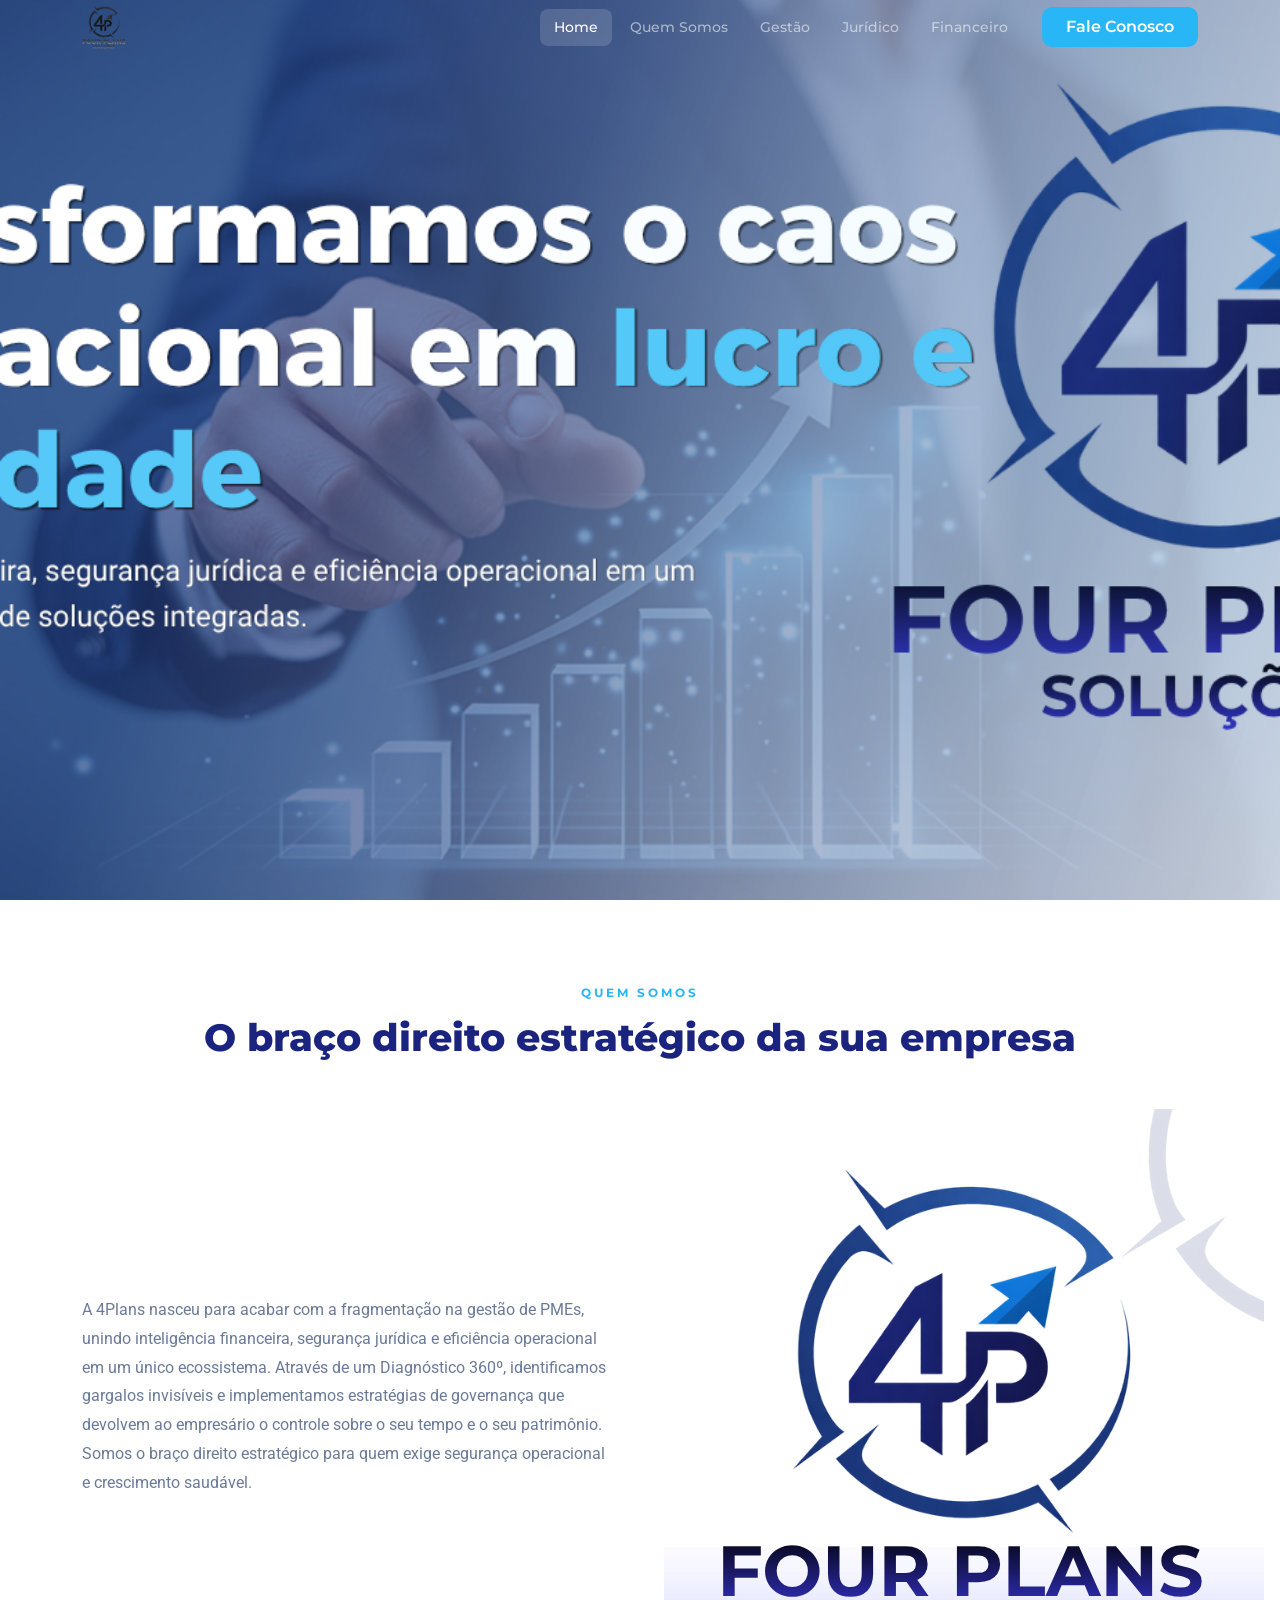
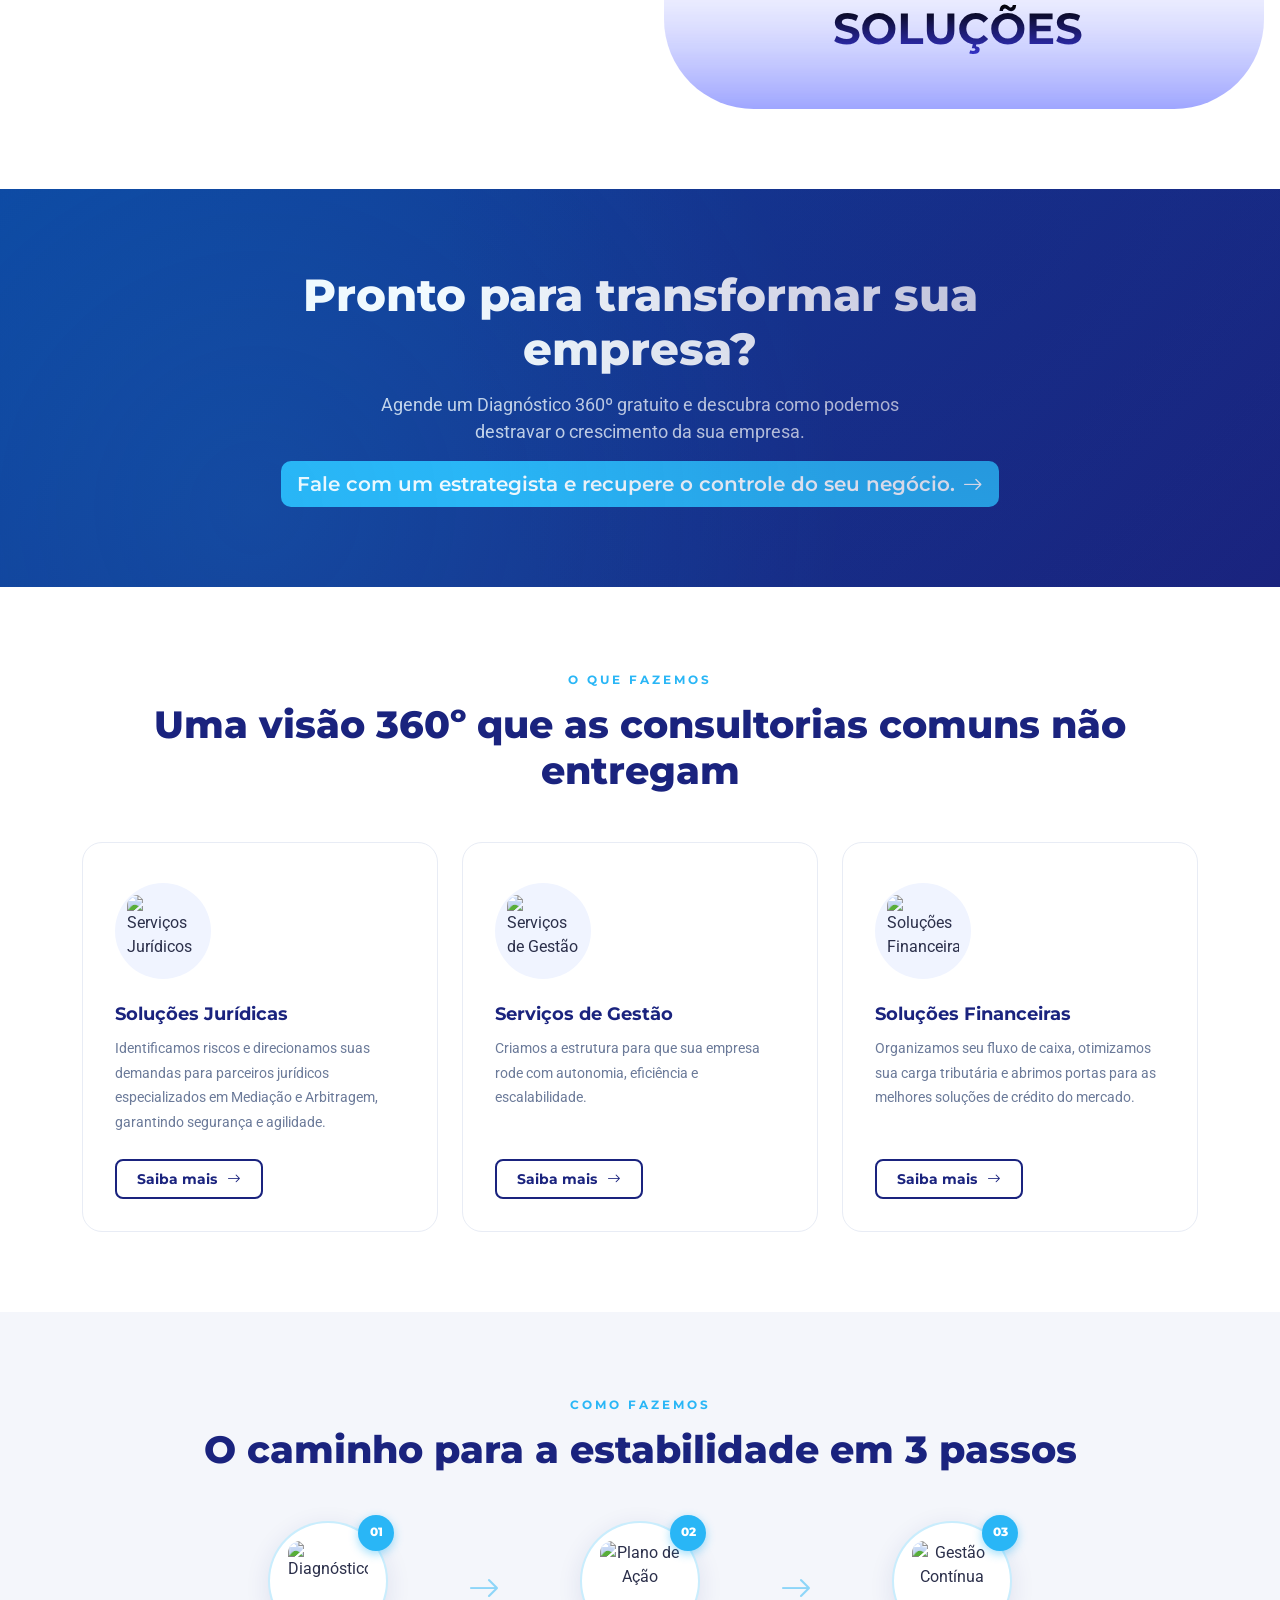
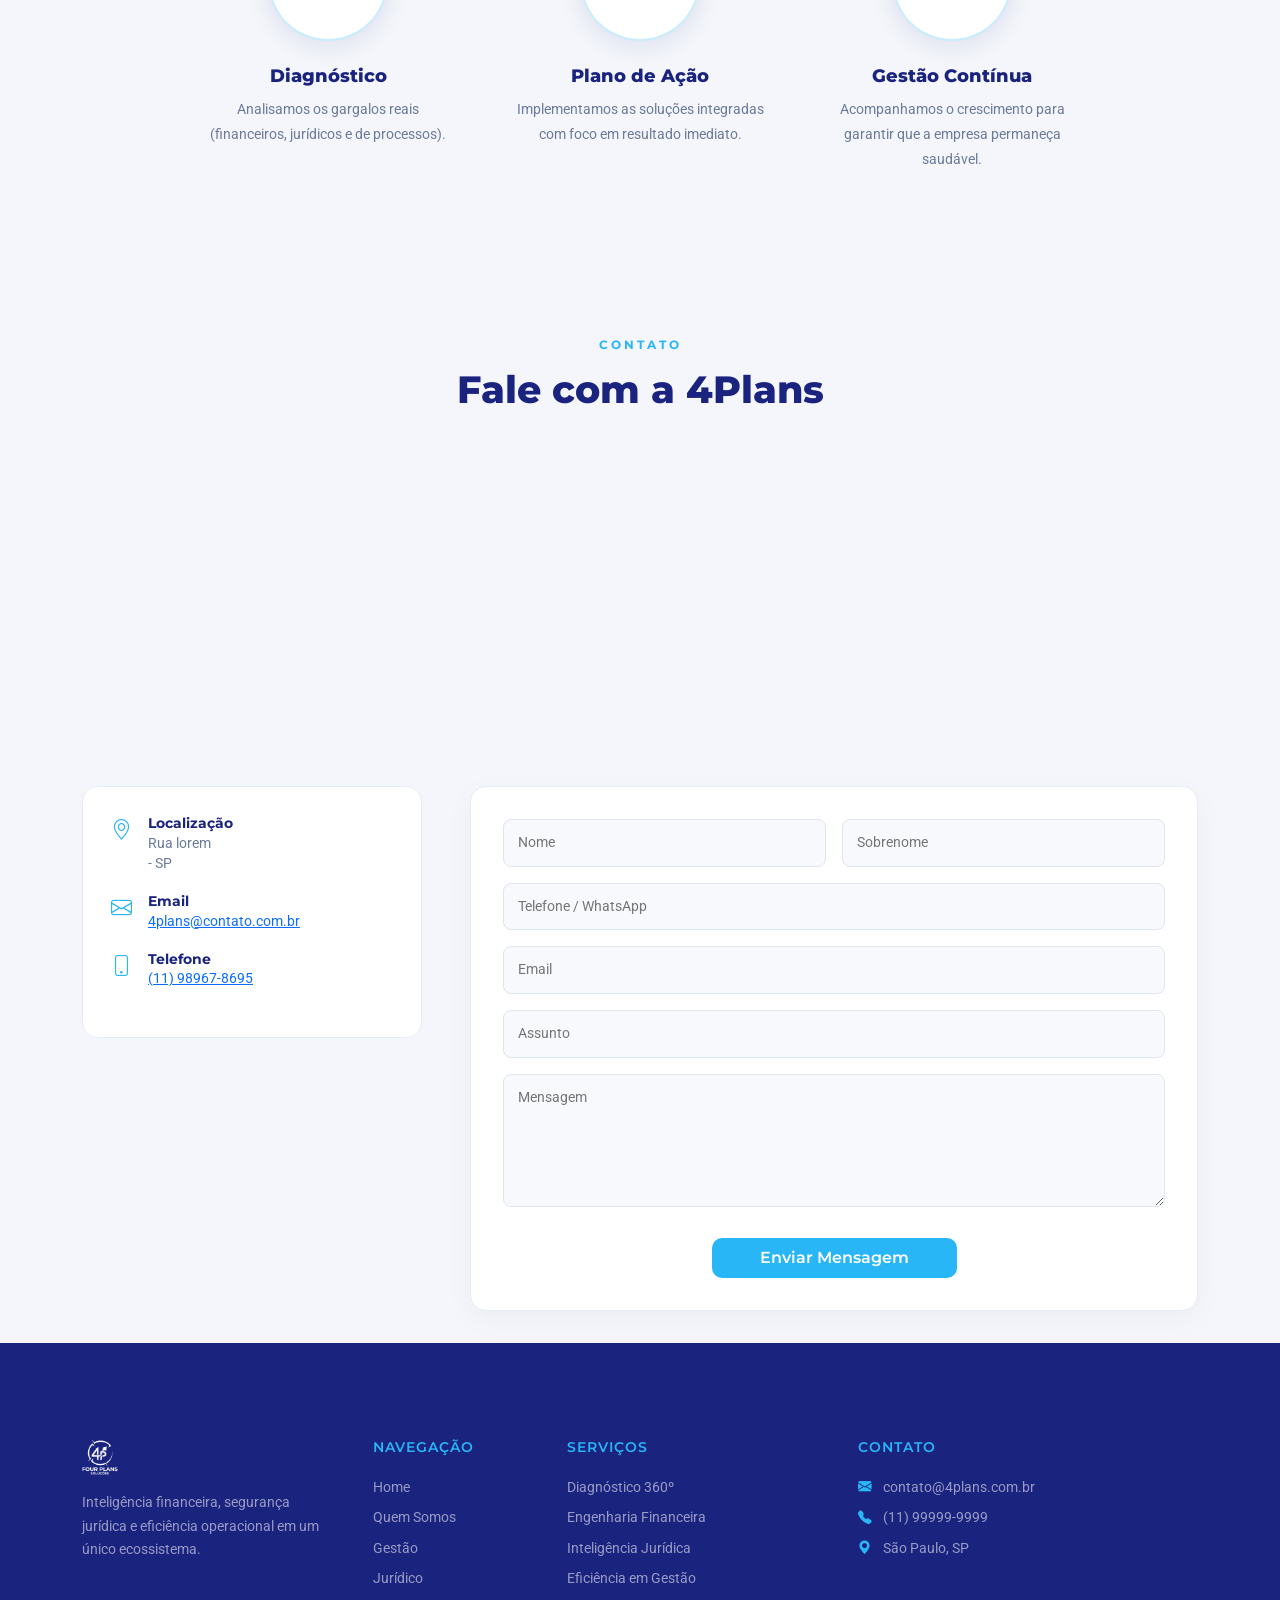
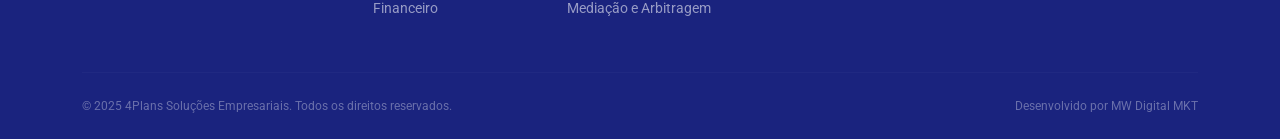
==== commit af5a5e5a: "Final home" ====
--- a/index.html
+++ b/index.html
@@ -172,41 +172,54 @@
         <span class="eyebrow">Como fazemos</span>
         <h2 class="section-title">O caminho para a estabilidade em 3 passos</h2>
       </div>
-      <div class="row g-4 justify-content-center">
-        <div class="col-md-4">
-          <div class="step-card text-center">
-            <div class="step-icon-wrap">
-              <i class="bi bi-search"></i>
-              <span class="step-num">01</span>
-            </div>
-            <h5 class="step-title">Diagnóstico</h5>
-            <p class="step-desc">Analisamos os gargalos reais (financeiros, jurídicos e de processos).</p>
-          </div>
-        </div>
-        <div class="col-md-4">
-          <div class="step-card text-center">
-            <div class="step-icon-wrap">
-              <i class="bi bi-bullseye"></i>
-              <span class="step-num">02</span>
-            </div>
-            <h5 class="step-title">Plano de Ação</h5>
-            <p class="step-desc">Implementamos as soluções integradas com foco em resultado imediato.</p>
-          </div>
-        </div>
-        <div class="col-md-4">
-          <div class="step-card text-center">
-            <div class="step-icon-wrap">
-              <i class="bi bi-graph-up-arrow"></i>
-              <span class="step-num">03</span>
-            </div>
-            <h5 class="step-title">Gestão Contínua</h5>
-            <p class="step-desc">Acompanhamos o crescimento para garantir que a empresa permaneça saudável.</p>
-          </div>
-        </div>
-      </div>
-    </div>
-  </section>
-
+
+      <div class="timeline-row">
+
+        <!-- Step 1 -->
+        <div class="timeline-item">
+          <div class="timeline-icon-wrap">
+            <img
+              src="https://media.base44.com/images/public/69fb50d4d99106891cfcbc5d/0e82a49cf_iconesComofazemosDiagnostico.png"
+              alt="Diagnóstico" class="timeline-icon-img" />
+            <span class="timeline-num">01</span>
+          </div>
+          <h5 class="timeline-title">Diagnóstico</h5>
+          <p class="timeline-desc">Analisamos os gargalos reais (financeiros, jurídicos e de processos).</p>
+        </div>
+
+        <!-- Arrow -->
+        <div class="timeline-arrow"><i class="bi bi-arrow-right"></i></div>
+
+        <!-- Step 2 -->
+        <div class="timeline-item">
+          <div class="timeline-icon-wrap">
+            <img src="https://media.base44.com/images/public/69fb50d4d99106891cfcbc5d/cba9bed05_iconeplanoacao.png"
+              alt="Plano de Ação" class="timeline-icon-img" />
+            <span class="timeline-num">02</span>
+          </div>
+          <h5 class="timeline-title">Plano de Ação</h5>
+          <p class="timeline-desc">Implementamos as soluções integradas com foco em resultado imediato.</p>
+        </div>
+
+        <!-- Arrow -->
+        <div class="timeline-arrow"><i class="bi bi-arrow-right"></i></div>
+
+        <!-- Step 3 -->
+        <div class="timeline-item">
+          <div class="timeline-icon-wrap">
+            <img
+              src="https://media.base44.com/images/public/69fb50d4d99106891cfcbc5d/1943198de_iconesComofazemosGestoContinua.png"
+              alt="Gestão Contínua" class="timeline-icon-img" />
+            <span class="timeline-num">03</span>
+          </div>
+          <h5 class="timeline-title">Gestão Contínua</h5>
+          <p class="timeline-desc">Acompanhamos o crescimento para garantir que a empresa permaneça saudável.</p>
+        </div>
+
+      </div>
+    </div>
+  </section>
+  
   <!-- ======= Contact Section ======= -->
   <section id="contato" class="contact section-pad bg-light-custom">
     <div class="container">
--- a/css/style.css
+++ b/css/style.css
@@ -398,6 +398,113 @@
     line-height: 1.7;
     margin: 0;
 }
+
+/* ---- TIMELINE (COMO FAZEMOS) ---- */
+.timeline-row {
+    display: flex;
+    align-items: flex-start;
+    justify-content: center;
+    gap: 0;
+    flex-wrap: wrap;
+}
+
+.timeline-item {
+    flex: 1;
+    min-width: 200px;
+    max-width: 280px;
+    text-align: center;
+    padding: 0 16px;
+}
+
+.timeline-icon-wrap {
+    position: relative;
+    width: 120px;
+    height: 120px;
+    background: #fff;
+    border: 2px solid rgba(41, 182, 246, 0.25);
+    border-radius: 50%;
+    display: flex;
+    align-items: center;
+    justify-content: center;
+    margin: 0 auto 24px;
+    box-shadow: 0 6px 24px rgba(26, 35, 126, 0.10);
+    transition: transform .3s, box-shadow .3s;
+}
+
+.timeline-item:hover .timeline-icon-wrap {
+    transform: translateY(-4px);
+    box-shadow: 0 12px 32px rgba(26, 35, 126, 0.15);
+}
+
+.timeline-icon-img {
+    width: 80px;
+    height: 80px;
+    object-fit: contain;
+}
+
+.timeline-num {
+    position: absolute;
+    top: -8px;
+    right: -8px;
+    width: 36px;
+    height: 36px;
+    background: var(--accent);
+    color: #fff;
+    font-family: var(--font-heading);
+    font-size: 0.78rem;
+    font-weight: 800;
+    border-radius: 50%;
+    display: flex;
+    align-items: center;
+    justify-content: center;
+    box-shadow: 0 3px 10px rgba(41, 182, 246, 0.45);
+}
+
+.timeline-title {
+    font-family: var(--font-heading);
+    font-weight: 800;
+    font-size: 1.15rem;
+    color: var(--primary);
+    margin-bottom: 10px;
+}
+
+.timeline-desc {
+    font-size: 0.90rem;
+    color: var(--text-muted);
+    line-height: 1.75;
+    margin: 0;
+}
+
+/* Arrow connector */
+.timeline-arrow {
+    display: flex;
+    align-items: center;
+    justify-content: center;
+    padding-top: 44px;
+    /* align with center of icon */
+    font-size: 2rem;
+    color: var(--accent);
+    opacity: 0.5;
+    flex-shrink: 0;
+}
+
+@media (max-width: 767px) {
+    .timeline-row {
+        flex-direction: column;
+        align-items: center;
+        gap: 8px;
+    }
+
+    .timeline-arrow {
+        padding-top: 0;
+        transform: rotate(90deg);
+    }
+
+    .timeline-item {
+        max-width: 100%;
+    }
+}
+
 
 /* ---- STEP CARDS ---- */
 .step-card {
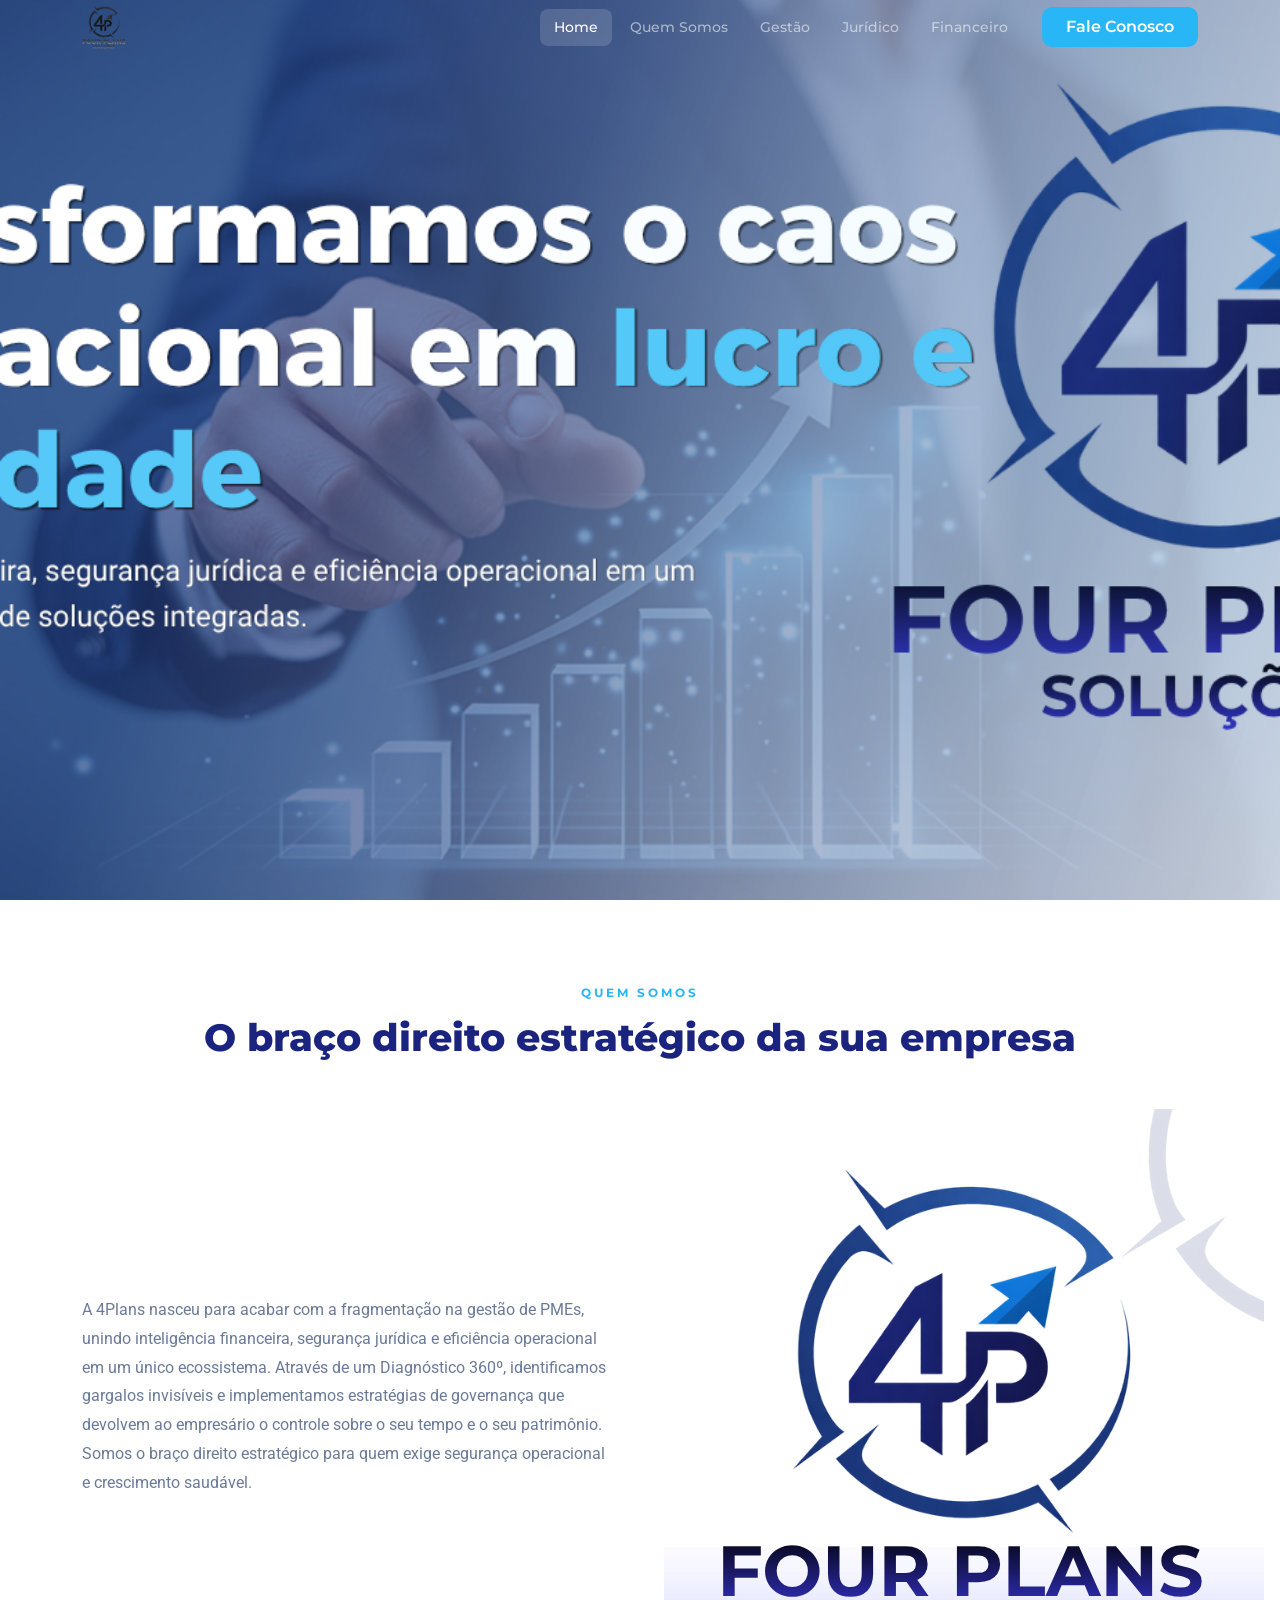
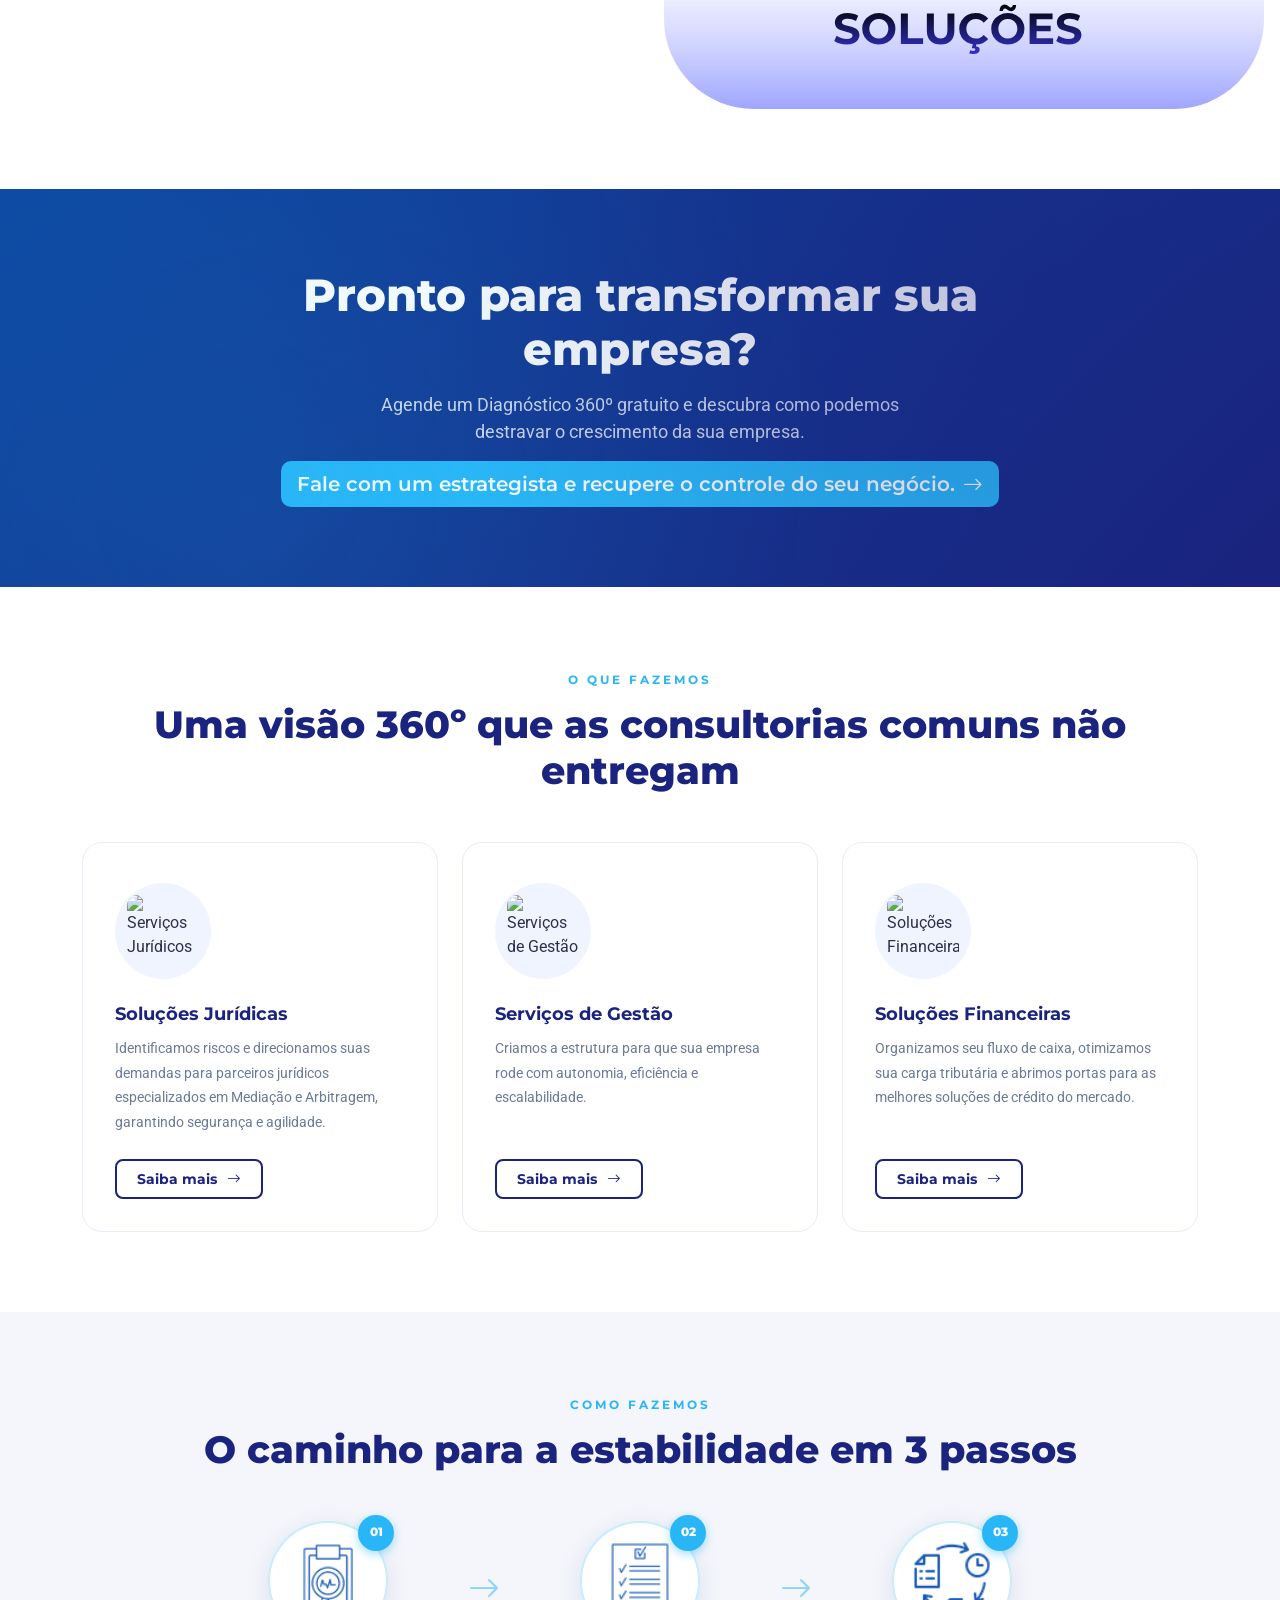
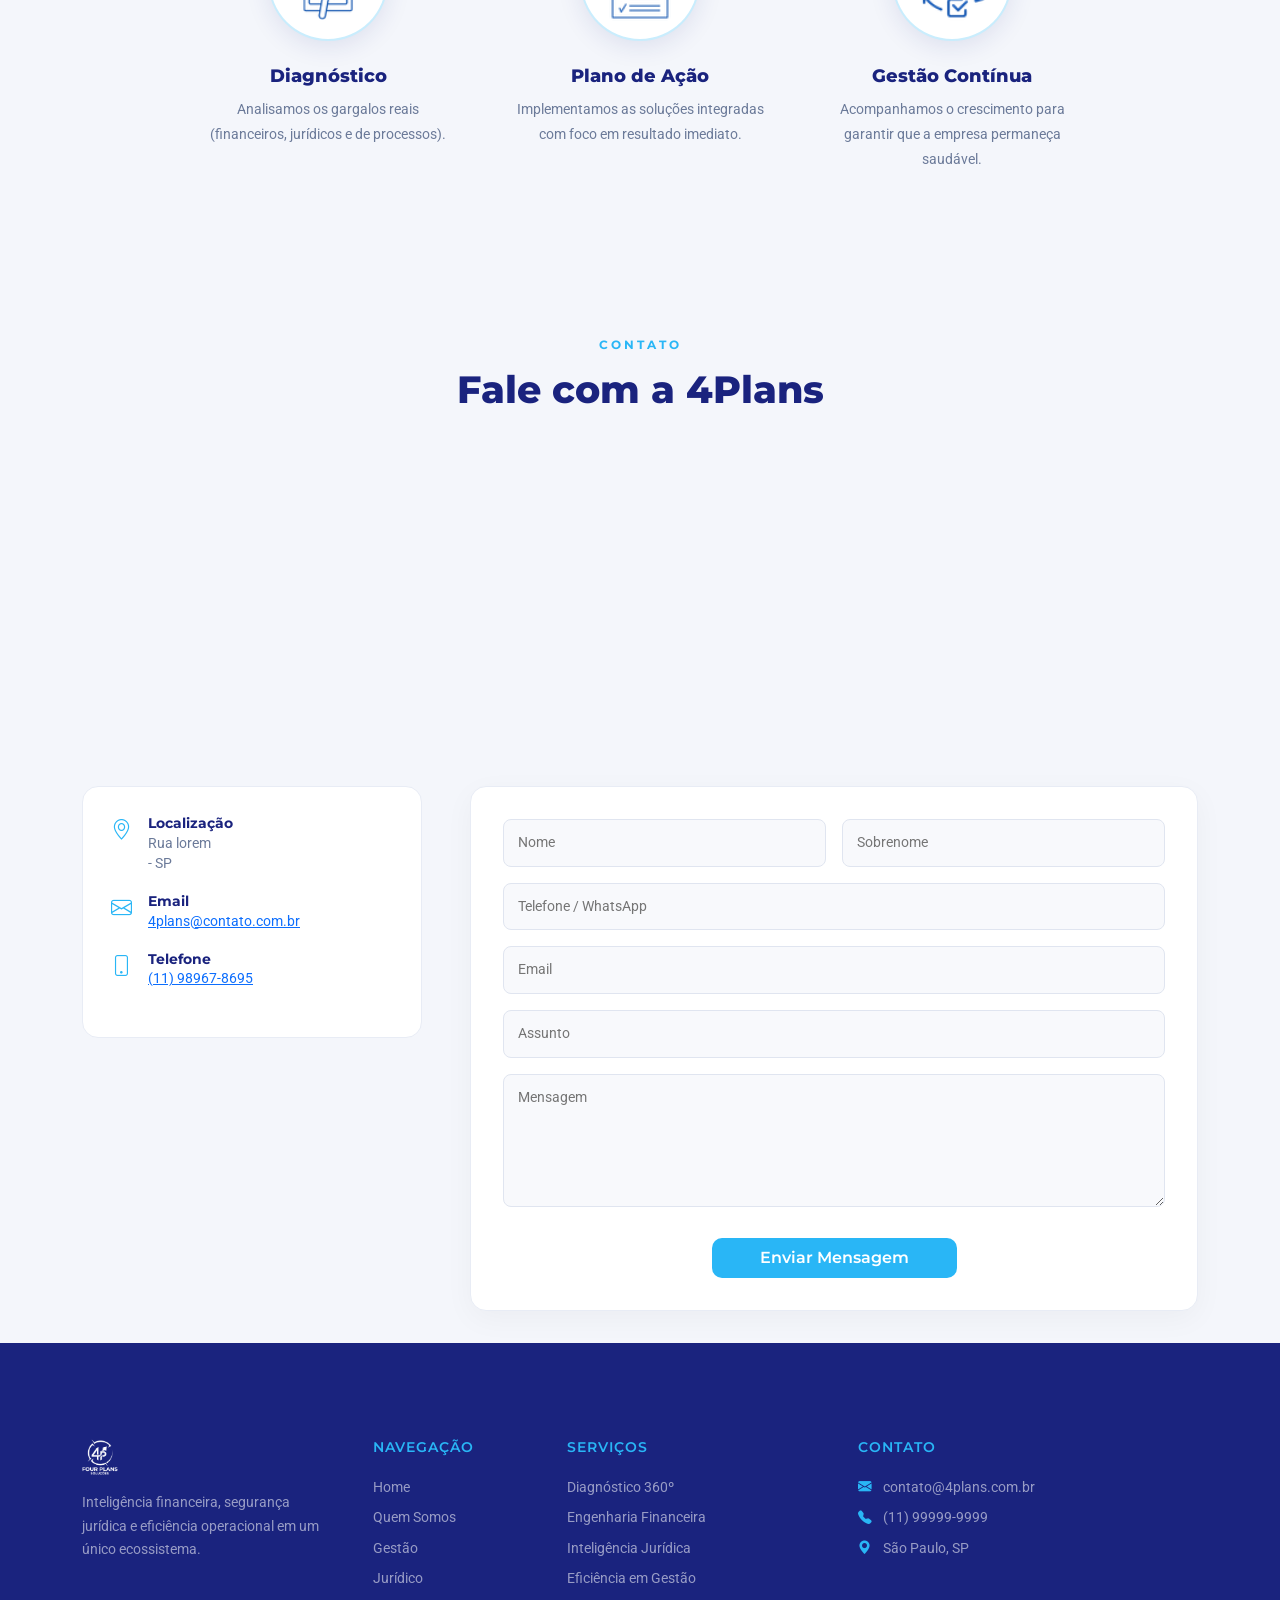
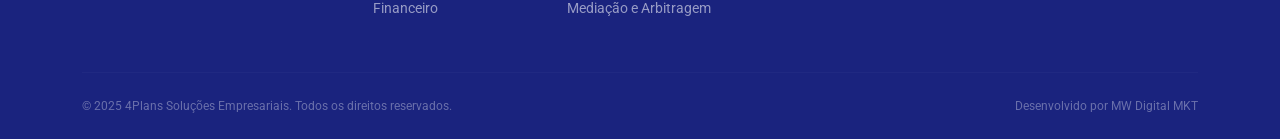
==== commit 7d56384e: "Finalizado" ====
--- a/index.html
+++ b/index.html
@@ -179,7 +179,7 @@
         <div class="timeline-item">
           <div class="timeline-icon-wrap">
             <img
-              src="https://media.base44.com/images/public/69fb50d4d99106891cfcbc5d/0e82a49cf_iconesComofazemosDiagnostico.png"
+              src="./img/icons/diagnostico.png"
               alt="Diagnóstico" class="timeline-icon-img" />
             <span class="timeline-num">01</span>
           </div>
@@ -193,7 +193,7 @@
         <!-- Step 2 -->
         <div class="timeline-item">
           <div class="timeline-icon-wrap">
-            <img src="https://media.base44.com/images/public/69fb50d4d99106891cfcbc5d/cba9bed05_iconeplanoacao.png"
+            <img src="./img/icons/acao.png"
               alt="Plano de Ação" class="timeline-icon-img" />
             <span class="timeline-num">02</span>
           </div>
@@ -208,7 +208,7 @@
         <div class="timeline-item">
           <div class="timeline-icon-wrap">
             <img
-              src="https://media.base44.com/images/public/69fb50d4d99106891cfcbc5d/1943198de_iconesComofazemosGestoContinua.png"
+              src="img/icons/continua.png"
               alt="Gestão Contínua" class="timeline-icon-img" />
             <span class="timeline-num">03</span>
           </div>
@@ -219,7 +219,7 @@
       </div>
     </div>
   </section>
-  
+
   <!-- ======= Contact Section ======= -->
   <section id="contato" class="contact section-pad bg-light-custom">
     <div class="container">
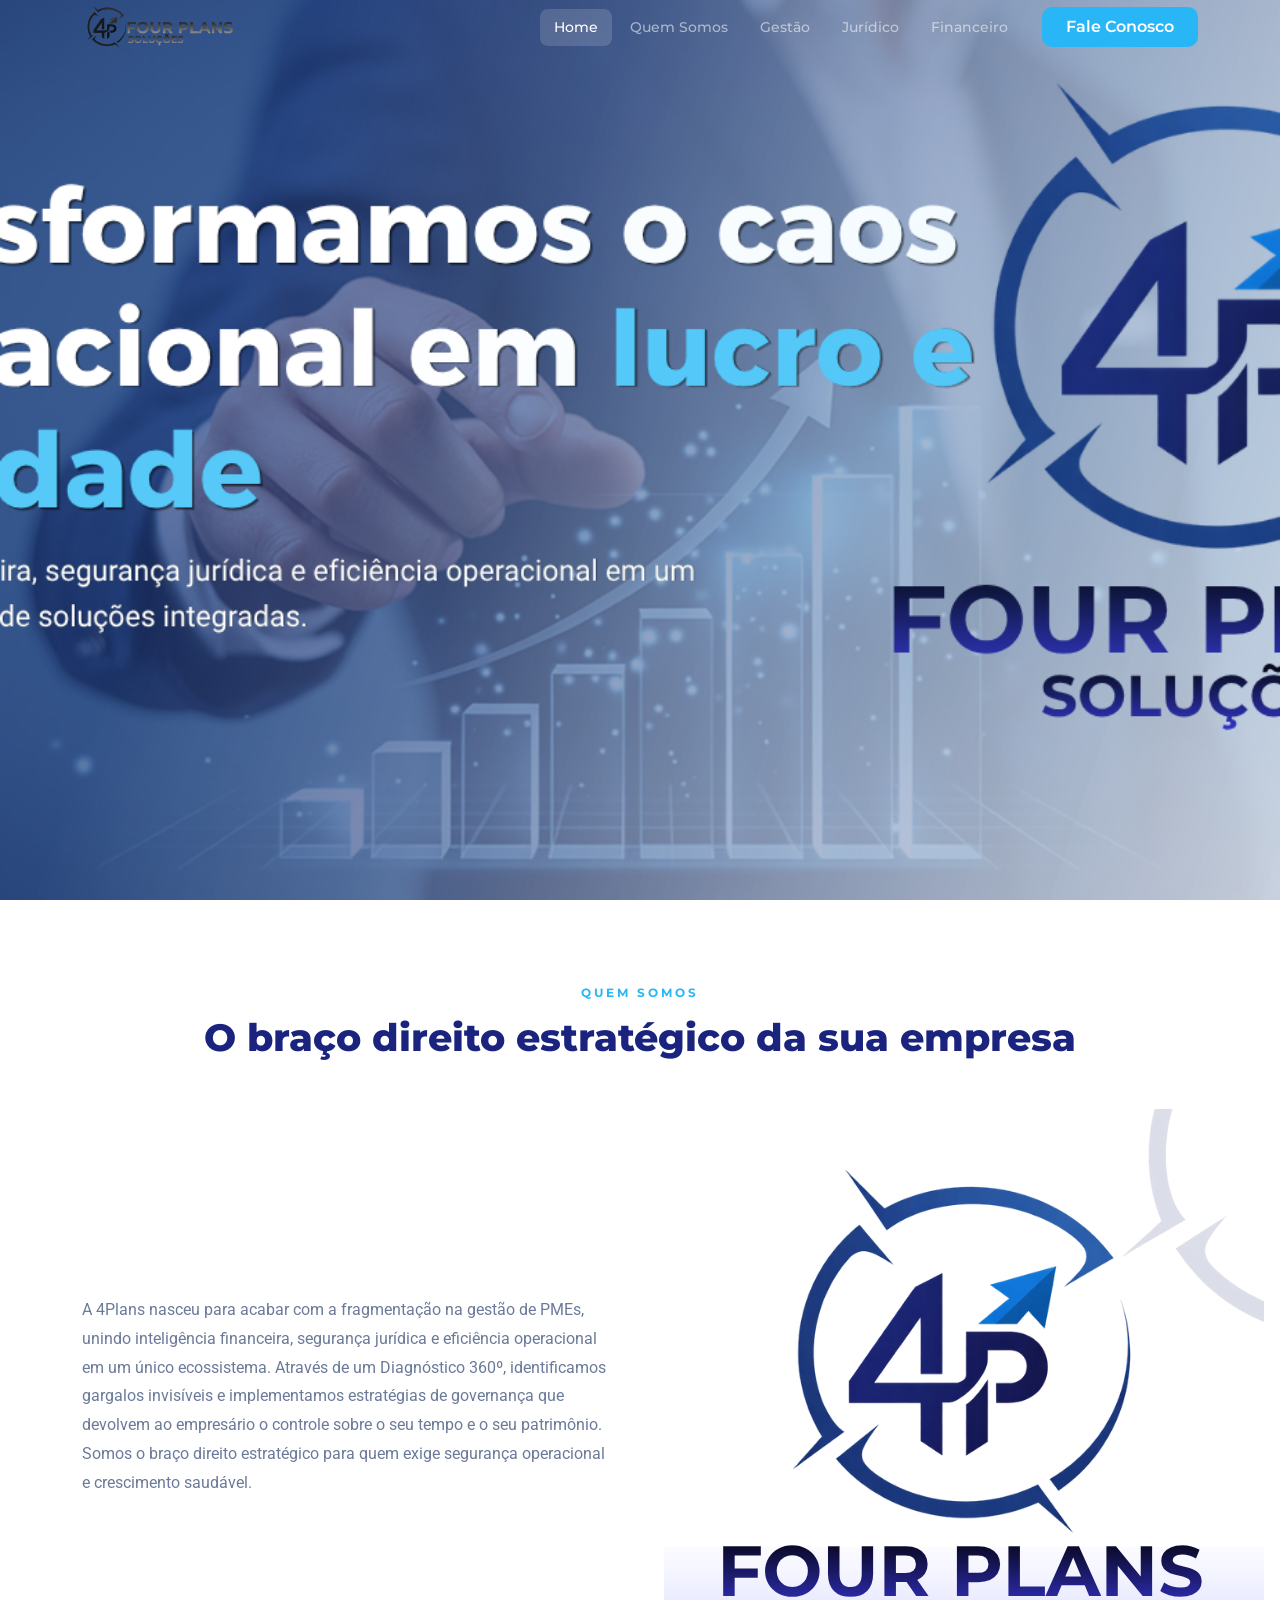
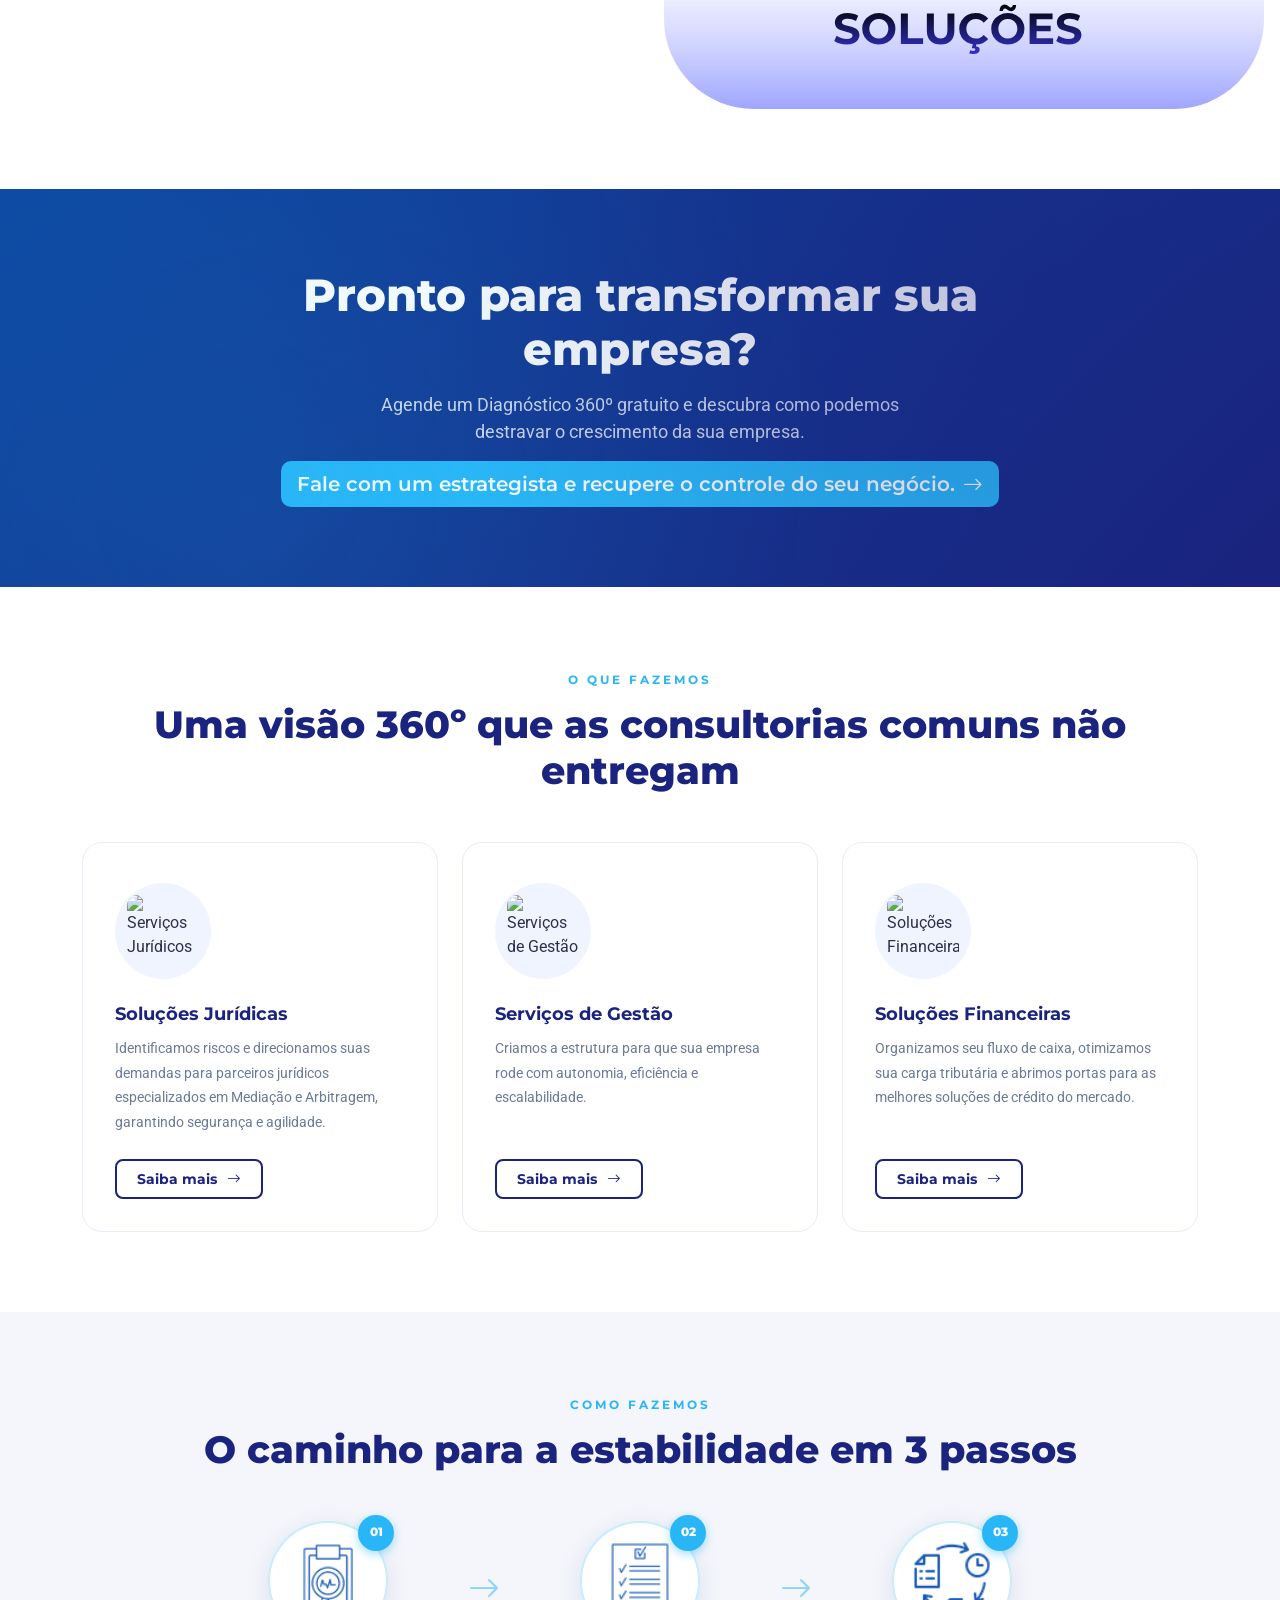
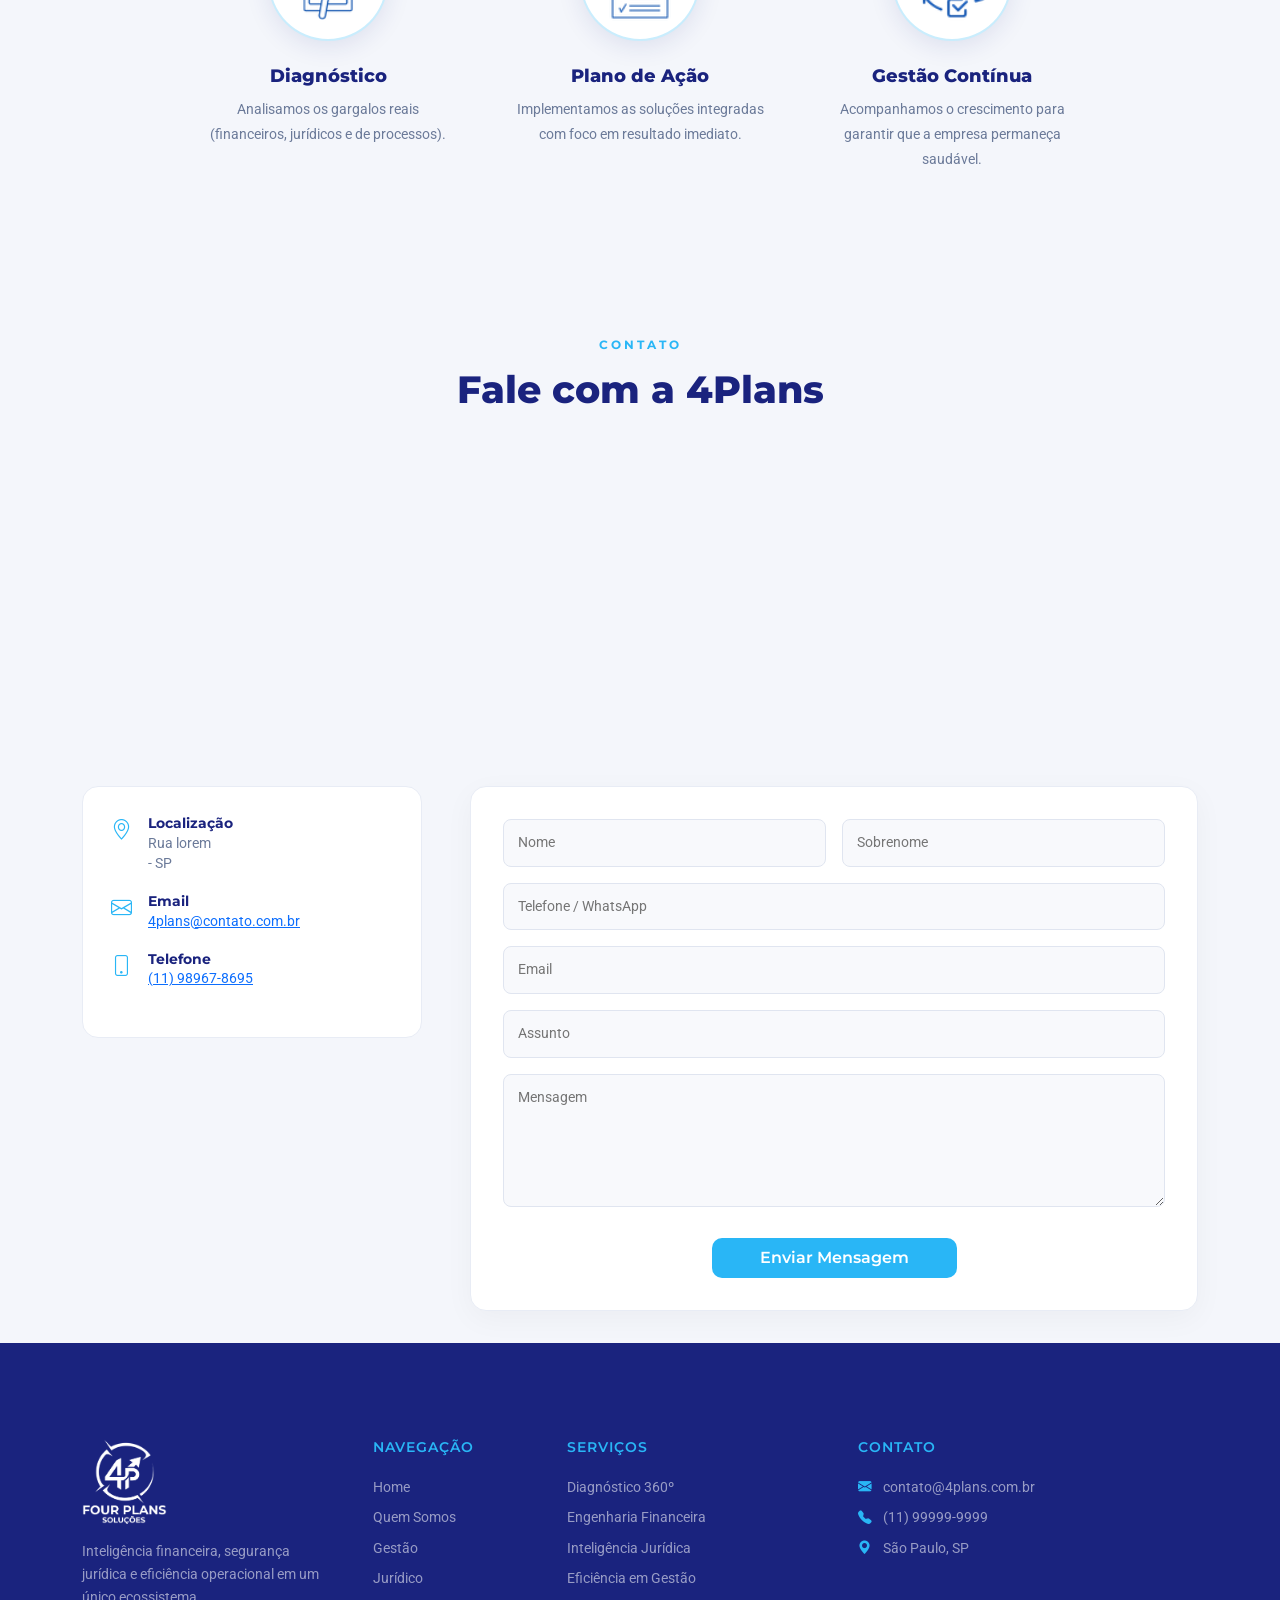
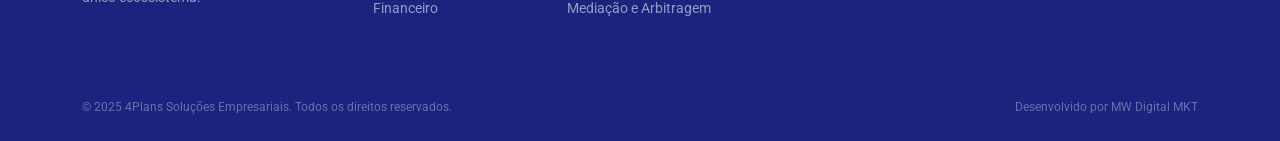
==== commit ee3953f6: "Finzaliado" ====
--- a/index.html
+++ b/index.html
@@ -28,7 +28,7 @@
   <nav class="navbar navbar-expand-lg navbar-dark fixed-top" id="mainNavbar">
     <div class="container">
       <a class="navbar-brand" href="index.html">
-        <img src="./img/Logo_negro.png" alt="4Plans" height="44" />
+        <img src="./img/logo_header.png" alt="4Plans" height="44" />
       </a>
       <button class="navbar-toggler border-0" type="button" data-bs-toggle="collapse" data-bs-target="#navMenu">
         <span class="navbar-toggler-icon"></span>
@@ -178,9 +178,7 @@
         <!-- Step 1 -->
         <div class="timeline-item">
           <div class="timeline-icon-wrap">
-            <img
-              src="./img/icons/diagnostico.png"
-              alt="Diagnóstico" class="timeline-icon-img" />
+            <img src="./img/icons/diagnostico.png" alt="Diagnóstico" class="timeline-icon-img" />
             <span class="timeline-num">01</span>
           </div>
           <h5 class="timeline-title">Diagnóstico</h5>
@@ -193,8 +191,7 @@
         <!-- Step 2 -->
         <div class="timeline-item">
           <div class="timeline-icon-wrap">
-            <img src="./img/icons/acao.png"
-              alt="Plano de Ação" class="timeline-icon-img" />
+            <img src="./img/icons/acao.png" alt="Plano de Ação" class="timeline-icon-img" />
             <span class="timeline-num">02</span>
           </div>
           <h5 class="timeline-title">Plano de Ação</h5>
@@ -207,9 +204,7 @@
         <!-- Step 3 -->
         <div class="timeline-item">
           <div class="timeline-icon-wrap">
-            <img
-              src="img/icons/continua.png"
-              alt="Gestão Contínua" class="timeline-icon-img" />
+            <img src="img/icons/continua.png" alt="Gestão Contínua" class="timeline-icon-img" />
             <span class="timeline-num">03</span>
           </div>
           <h5 class="timeline-title">Gestão Contínua</h5>
--- a/css/style.css
+++ b/css/style.css
@@ -274,9 +274,6 @@
     min-height: 320px;
     display: flex;
     align-items: center;
-    background:
-        linear-gradient(135deg, rgba(26, 35, 126, 0.97) 0%, rgba(13, 71, 161, 0.92) 100%),
-        url('https://images.unsplash.com/photo-1497366216548-37526070297c?w=1200&q=80') center/cover no-repeat;
     padding: 120px 0 60px;
 }
 
@@ -378,6 +375,11 @@
     justify-content: center;
     margin-bottom: 20px;
     transition: background .3s;
+}
+
+.service-icon img {
+    width: auto;
+    height: 70px;
 }
 
 .service-card:hover .service-icon {
@@ -798,6 +800,8 @@
 
 .footer-logo {
     filter: brightness(0) invert(1);
+    height: auto;
+    width: 85px;
 }
 
 .footer-heading {
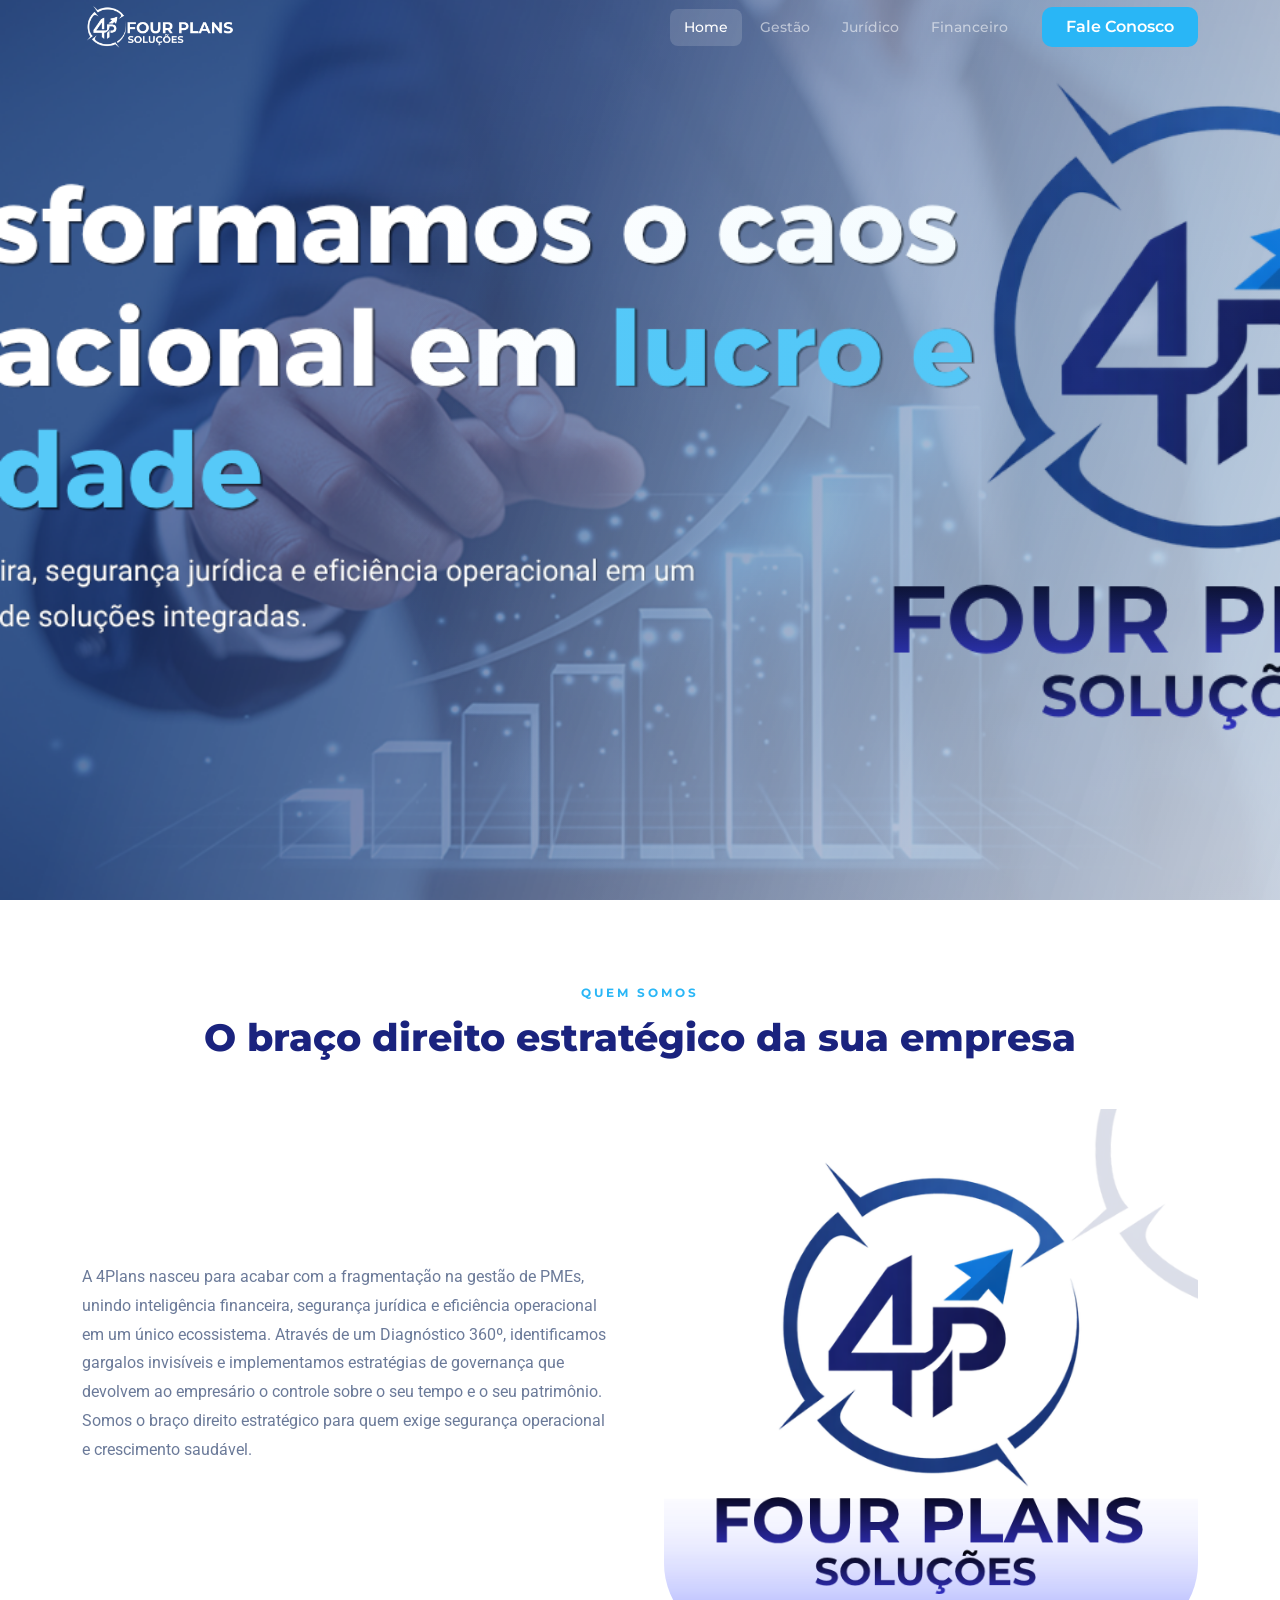
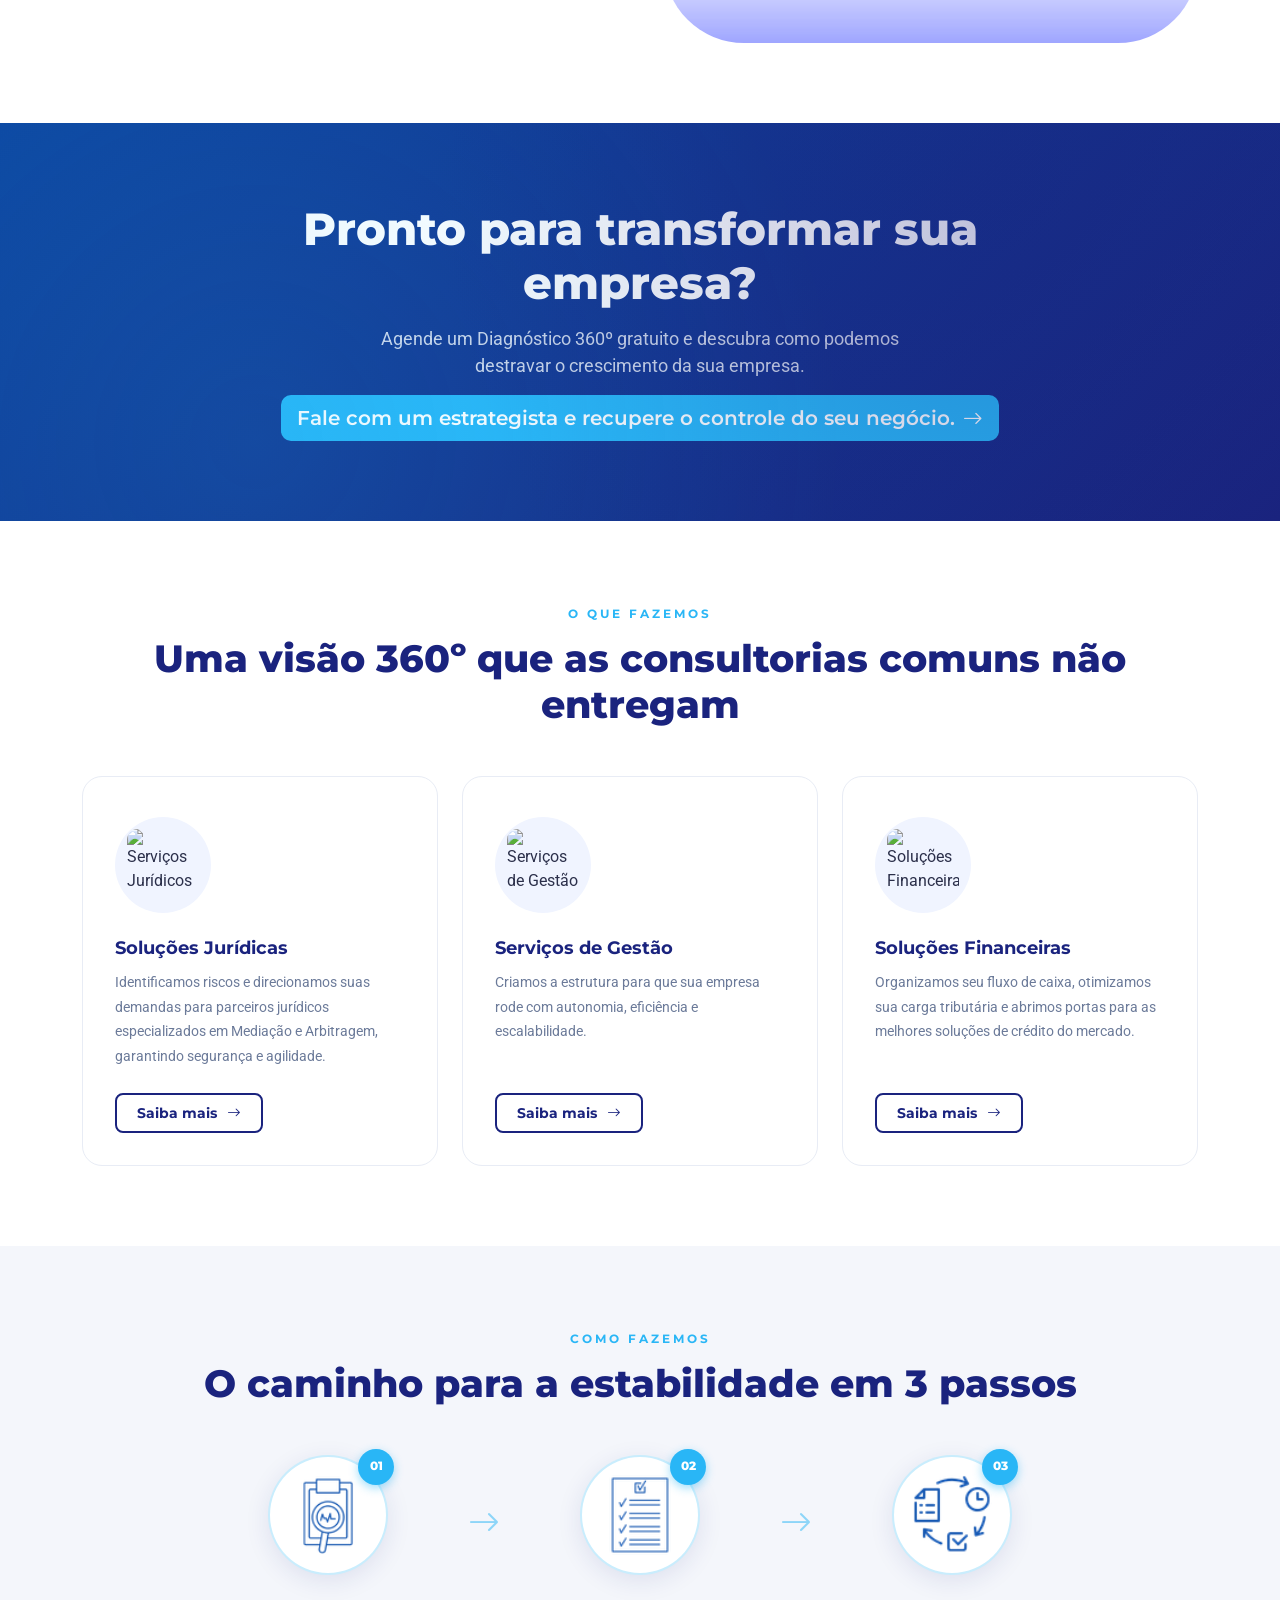
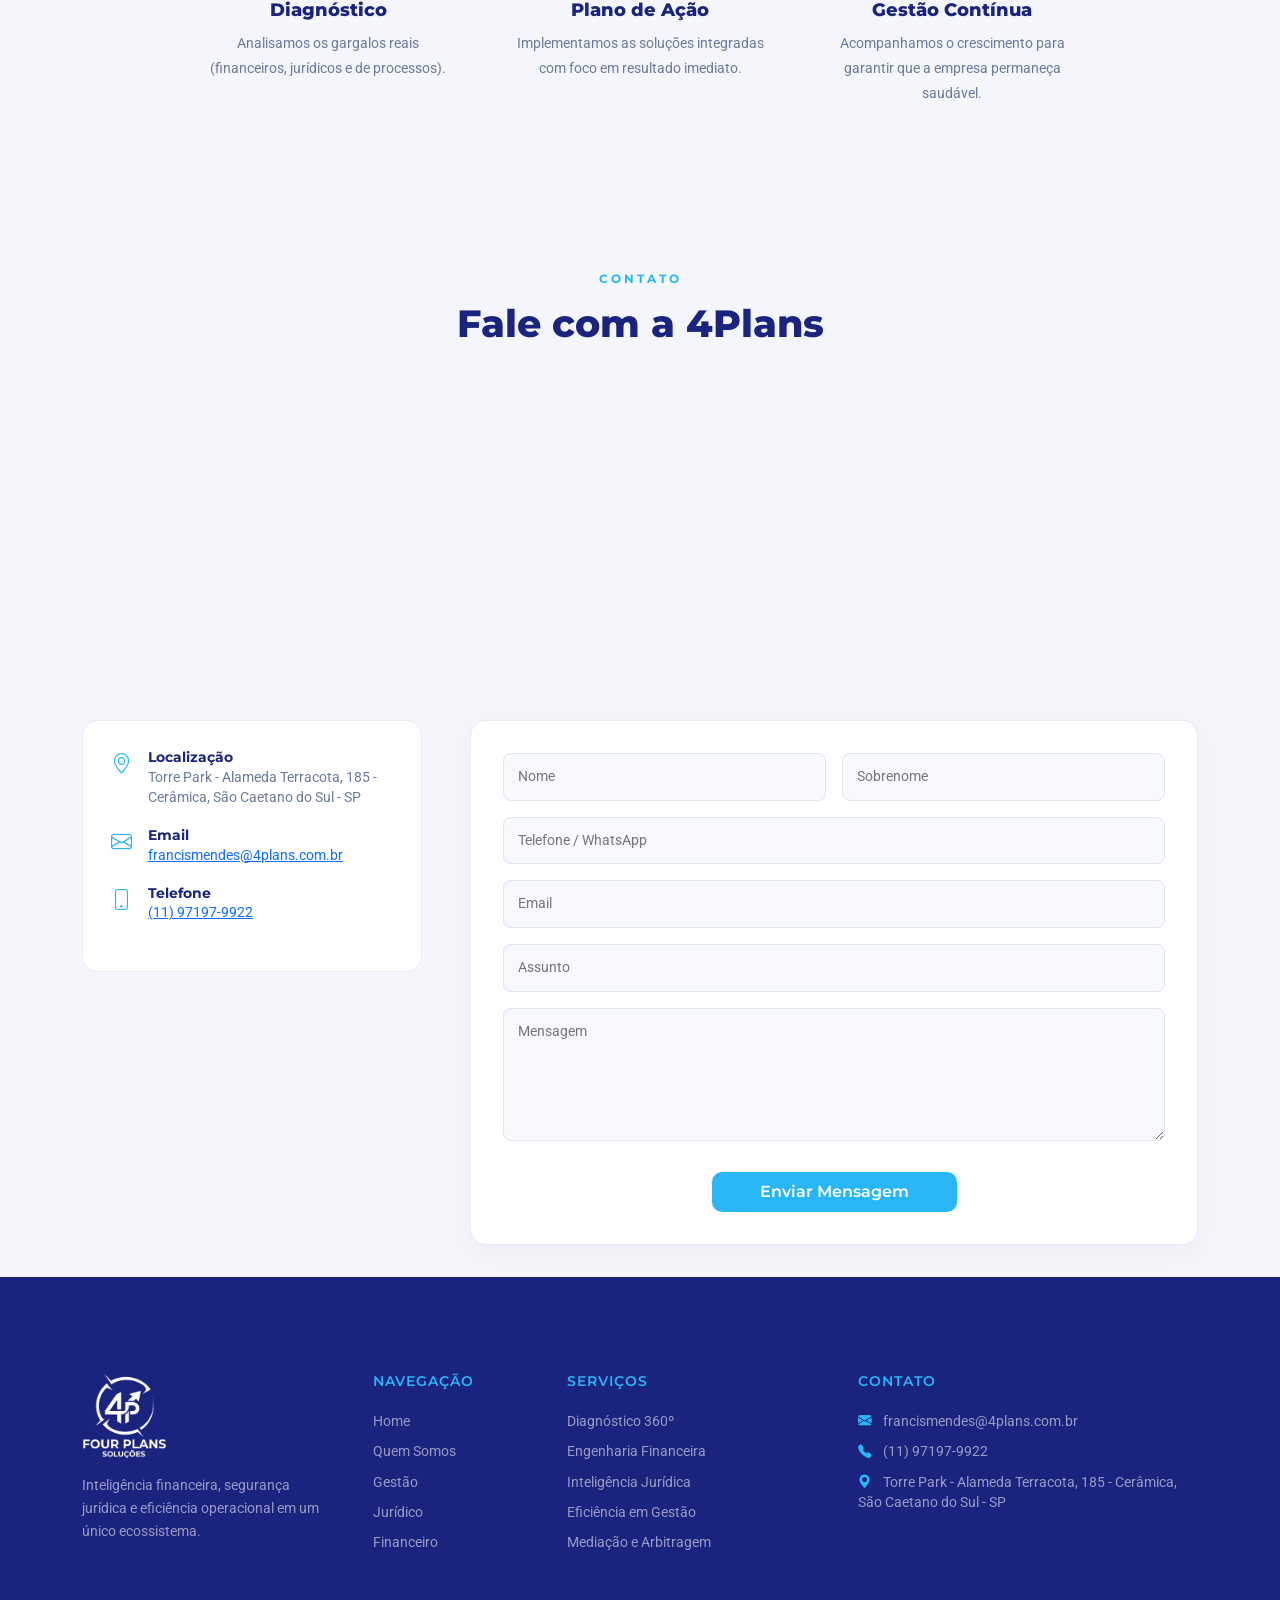
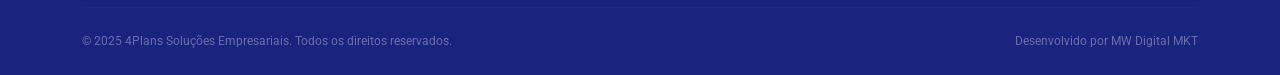
==== commit c61fdade: "Final" ====
--- a/index.html
+++ b/index.html
@@ -36,7 +36,7 @@
       <div class="collapse navbar-collapse" id="navMenu">
         <ul class="navbar-nav ms-auto align-items-lg-center gap-lg-1">
           <li class="nav-item"><a class="nav-link active" href="index.html">Home</a></li>
-          <li class="nav-item"><a class="nav-link" href="quem-somos.html">Quem Somos</a></li>
+          <!-- <li class="nav-item"><a class="nav-link" href="quem-somos.html">Quem Somos</a></li> -->
           <li class="nav-item"><a class="nav-link" href="servicos-gestao.html">Gestão</a></li>
           <li class="nav-item"><a class="nav-link" href="servicos-juridicos.html">Jurídico</a></li>
           <li class="nav-item"><a class="nav-link" href="solucoes-financeiras.html">Financeiro</a></li>
@@ -73,8 +73,8 @@
             crescimento saudável.
           </p>
         </div>
-        <div class="col-lg-6">
-          <img src="./img/about.png" alt="">
+        <div class="col-lg-6 about-img-mobile">
+          <img src="./img/about.png" class="img-fluid" alt="">
         </div>
       </div>
     </div>
@@ -88,7 +88,7 @@
           <h2 class="cta-title">Pronto para transformar sua empresa?</h2>
           <p class="cta-sub">Agende um Diagnóstico 360º gratuito e descubra como podemos destravar o crescimento da sua
             empresa.</p>
-          <a href="quem-somos.html" class="btn btn-accent btn-lg px-6 mt-3">
+          <a href="#contato" class="btn btn-accent btn-lg px-6 mt-3">
             Fale com um estrategista e recupere o controle do seu negócio.<i class="bi bi-arrow-right ms-2"></i>
           </a>
         </div>
@@ -227,7 +227,7 @@
       <!-- MAPA -->
       <div class="mb-5">
         <iframe style="border:0; width: 100%; height: 270px; border-radius: 16px;"
-          src="https://www.google.com/maps/embed?pb=!1m18!1m12!1m3!1d3654.5025230754622!2d-46.569873199999996!3d-23.657980600000002!2m3!1f0!2f0!3f0!3m2!1i1024!2i768!4f13.1!3m3!1m2!1s0xe7b0db849a8502d%3A0xc3ffb8a10a1f2743!2sMW%20Digital%20MKT!5e0!3m2!1spt-PT!2sbr!4v1742909468062!5m2!1spt-PT!2sbr"
+          src="https://www.google.com/maps/embed?pb=!1m18!1m12!1m3!1d3655.4499815817435!2d-46.5806709!3d-23.624050899999993!2m3!1f0!2f0!3f0!3m2!1i1024!2i768!4f13.1!3m3!1m2!1s0x94ce5c963a791295%3A0x74005ecbf1f03e30!2sTorre%20Park%20-%20Alameda%20Terracota%2C%20185%20-%20sala%201213%20-%20Cer%C3%A2mica%2C%20S%C3%A3o%20Caetano%20do%20Sul%20-%20SP%2C%2009531-190!5e0!3m2!1spt-BR!2sbr!4v1778186331347!5m2!1spt-BR!2sbr"
           frameborder="0" allowfullscreen></iframe>
       </div>
 
@@ -241,7 +241,8 @@
               <i class="bi bi-geo-alt"></i>
               <div>
                 <h5>Localização</h5>
-                <p>Rua lorem<br>- SP</p>
+                <p>Torre Park - Alameda Terracota, 185 - Cerâmica, São
+                  Caetano do Sul - SP</p>
               </div>
             </div>
 
@@ -250,8 +251,8 @@
               <div>
                 <h5>Email</h5>
                 <p>
-                  <a href="mailto:emanoel.oliveira@contato.com.br">
-                    4plans@contato.com.br
+                  <a href="mailto:francismendes@4plans.com.br">
+                    francismendes@4plans.com.br
                   </a>
                 </p>
               </div>
@@ -262,8 +263,8 @@
               <div>
                 <h5>Telefone</h5>
                 <p>
-                  <a href="https://api.whatsapp.com/send/?phone=5511989678695">
-                    (11) 98967-8695
+                  <a href="https://api.whatsapp.com/send/?phone=5511971979922">
+                    (11) 97197-9922
                   </a>
                 </p>
               </div>
@@ -349,9 +350,10 @@
         <div class="col-lg-4 col-md-6">
           <h6 class="footer-heading">Contato</h6>
           <ul class="footer-links">
-            <li><i class="bi bi-envelope-fill text-accent me-2"></i> contato@4plans.com.br</li>
-            <li><i class="bi bi-telephone-fill text-accent me-2"></i> (11) 99999-9999</li>
-            <li><i class="bi bi-geo-alt-fill text-accent me-2"></i> São Paulo, SP</li>
+            <li><i class="bi bi-envelope-fill text-accent me-2"></i> francismendes@4plans.com.br</li>
+            <li><i class="bi bi-telephone-fill text-accent me-2"></i> (11) 97197-9922</li>
+            <li><i class="bi bi-geo-alt-fill text-accent me-2"></i> Torre Park - Alameda Terracota, 185 - Cerâmica, São
+              Caetano do Sul - SP</li>
           </ul>
         </div>
       </div>
--- a/css/style.css
+++ b/css/style.css
@@ -140,6 +140,8 @@
 
 .navbar-brand img {
     transition: filter .3s;
+    filter: brightness(0) invert(1);
+
 }
 
 #mainNavbar.scrolled .navbar-brand img {
@@ -179,11 +181,11 @@
     }
 
     #mainNavbar .navbar-toggler-icon {
-        background-image: url("data:image/svg+xml,%3csvg xmlns='http://www.w3.org/2000/svg' viewBox='0 0 30 30'%3e%3cpath stroke='rgba%28255,255,255,1%29' stroke-linecap='round' stroke-miterlimit='10' stroke-width='2' d='M4 7h22M4 15h22M4 23h22'/%3e%3c/svg%3e");
+        background-image: url("data:image/svg+xml,%3csvg xmlns='https://www.w3.org/2000/svg' viewBox='0 0 30 30'%3e%3cpath stroke='rgba%28255,255,255,1%29' stroke-linecap='round' stroke-miterlimit='10' stroke-width='2' d='M4 7h22M4 15h22M4 23h22'/%3e%3c/svg%3e");
     }
 
     #mainNavbar.scrolled .navbar-toggler-icon {
-        background-image: url("data:image/svg+xml,%3csvg xmlns='http://www.w3.org/2000/svg' viewBox='0 0 30 30'%3e%3cpath stroke='rgba%2826,35,126,1%29' stroke-linecap='round' stroke-miterlimit='10' stroke-width='2' d='M4 7h22M4 15h22M4 23h22'/%3e%3c/svg%3e");
+        background-image: url("data:image/svg+xml,%3csvg xmlns='https://www.w3.org/2000/svg' viewBox='0 0 30 30'%3e%3cpath stroke='rgba%2826,35,126,1%29' stroke-linecap='round' stroke-miterlimit='10' stroke-width='2' d='M4 7h22M4 15h22M4 23h22'/%3e%3c/svg%3e");
     }
 }
 
@@ -918,4 +920,82 @@
     .hero-section {
         min-height: 90vh;
     }
+}
+
+/* =========================================
+   MOBILE HERO + QUEM SOMOS
+========================================= */
+
+@media (max-width: 767px) {
+
+    /* HERO */
+    .hero-section {
+        min-height: 65vh;
+        padding-top: 90px;
+        padding-bottom: 50px;
+        background-position: center center;
+    }
+
+    .hero-title {
+        font-size: 2rem;
+        line-height: 1.2;
+        text-align: center;
+    }
+
+    .hero-subtitle {
+        font-size: 1rem;
+        line-height: 1.7;
+        text-align: center;
+    }
+
+    .hero-badge {
+        margin: 0 auto 20px;
+        font-size: 0.75rem;
+        padding: 7px 16px;
+    }
+
+    .hero-pill {
+        justify-content: center;
+        text-align: center;
+        width: 100%;
+    }
+
+    .hero-section .container {
+        text-align: center;
+    }
+
+    /* QUEM SOMOS */
+    .section-heading {
+        margin-bottom: 2rem;
+    }
+
+    .section-title {
+        font-size: 1.8rem;
+        line-height: 1.3;
+    }
+
+    .text-muted-custom {
+        font-size: 0.95rem;
+        line-height: 1.9;
+        text-align: center;
+    }
+
+    /* IMAGEM ABOUT */
+    .about-img-mobile {
+        margin-top: 20px;
+        text-align: center;
+    }
+
+    .about-img-mobile img {
+        width: 100%;
+        max-width: 320px;
+        border-radius: 24px;
+    }
+
+    /* CORREÇÃO GLOBAL DE IMAGEM */
+    img {
+        max-width: 100%;
+        height: auto;
+    }
+
 }
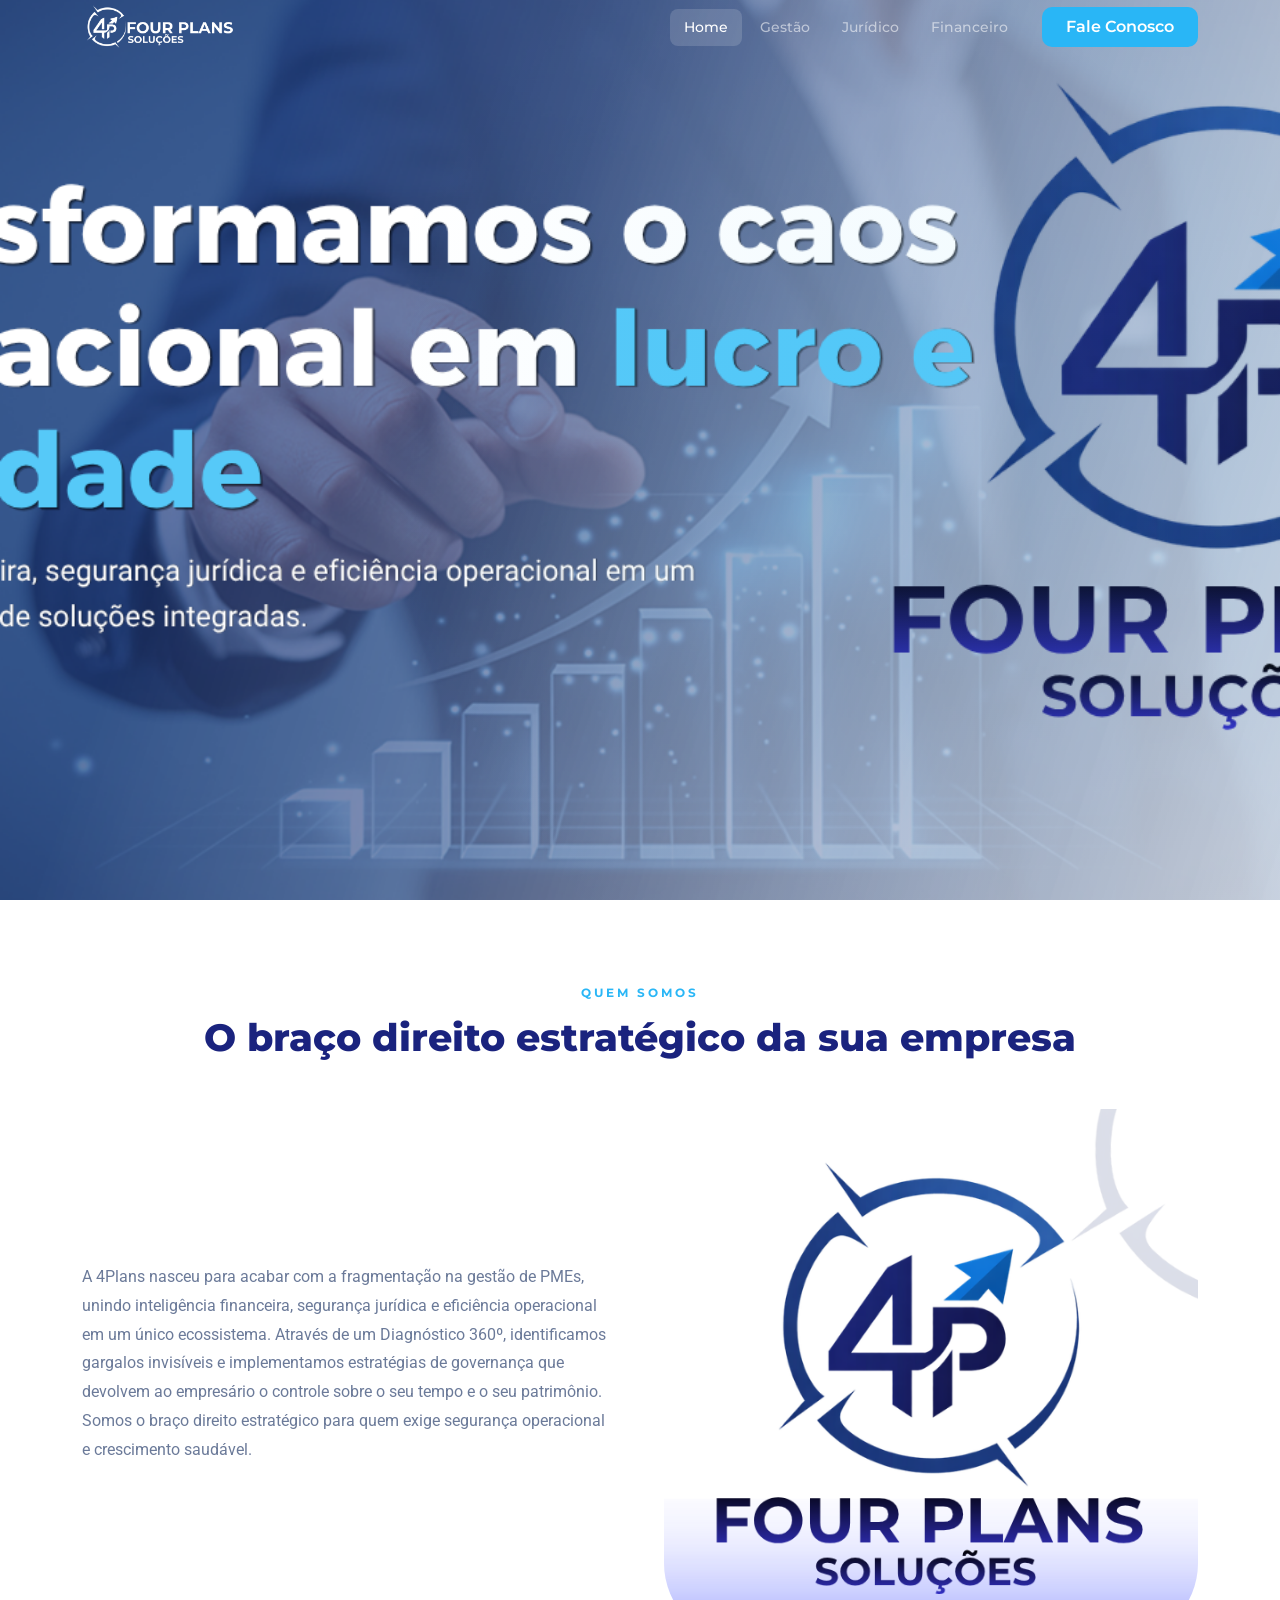
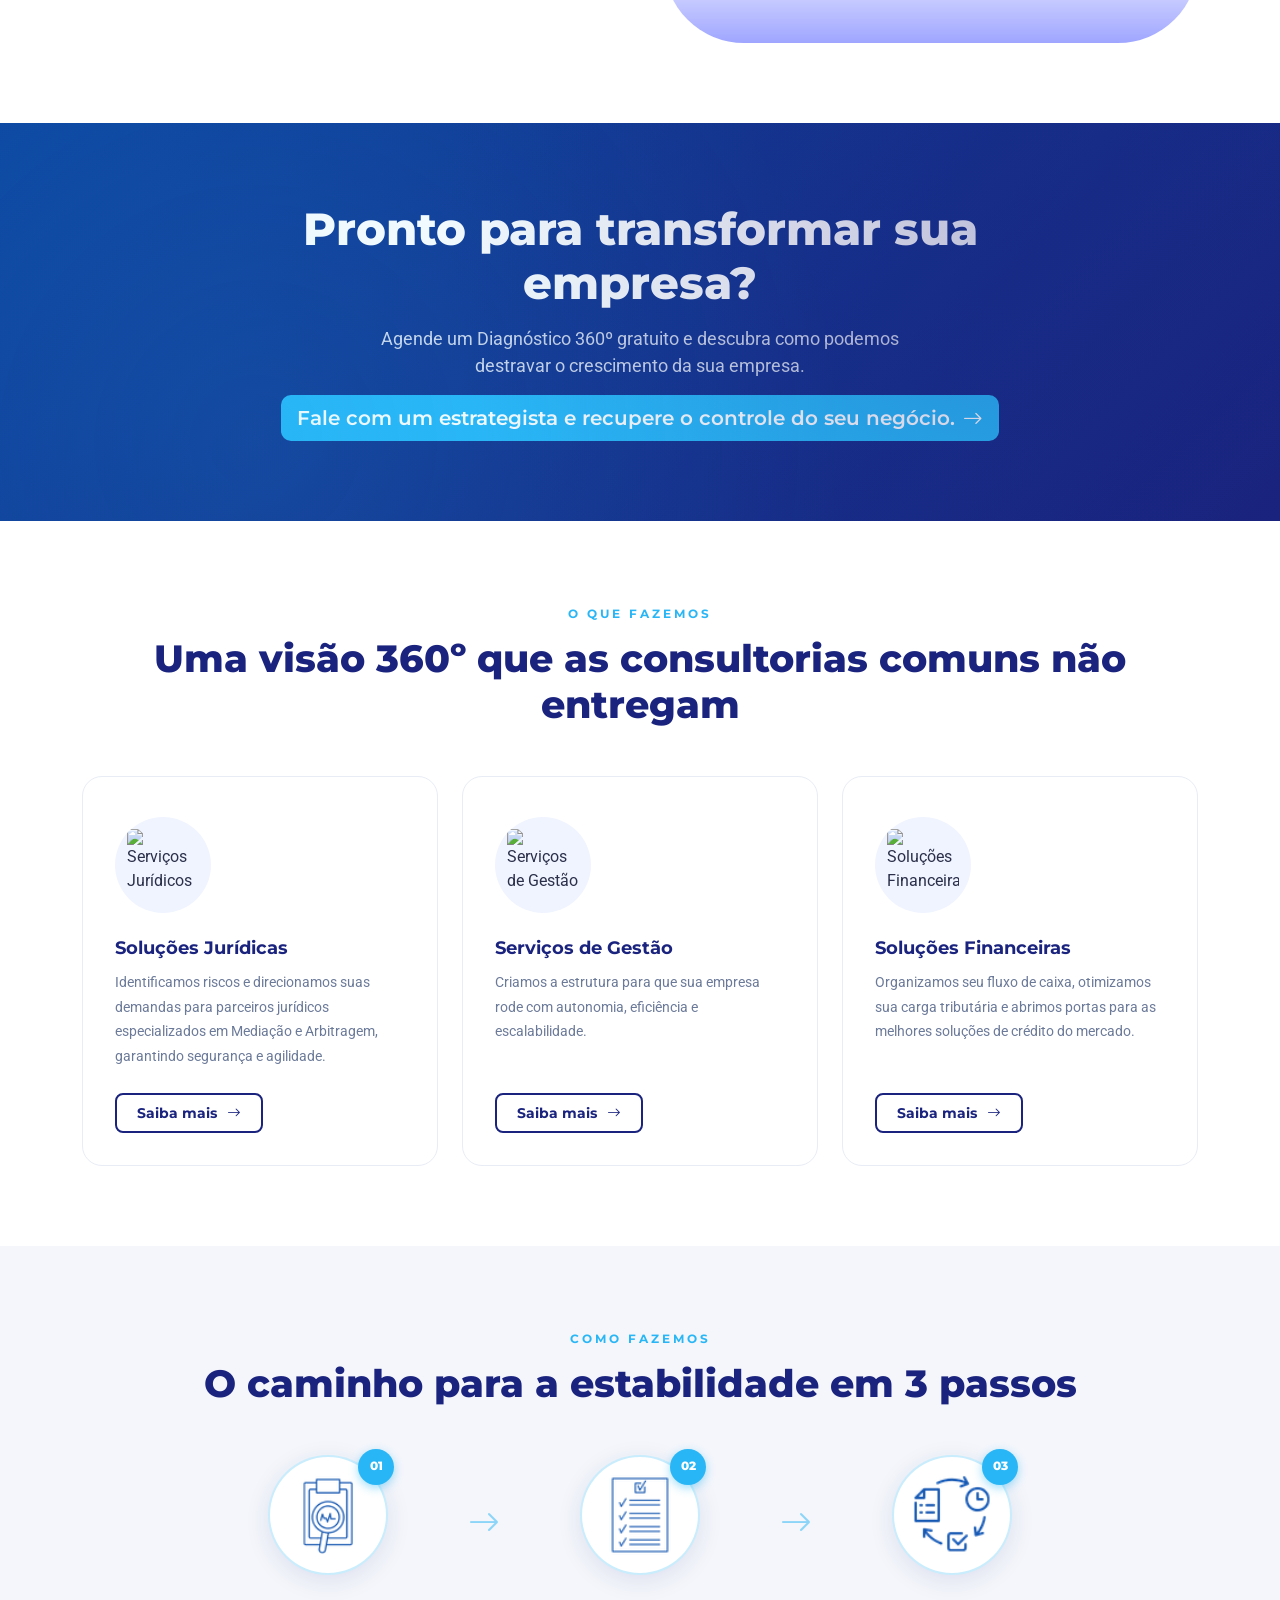
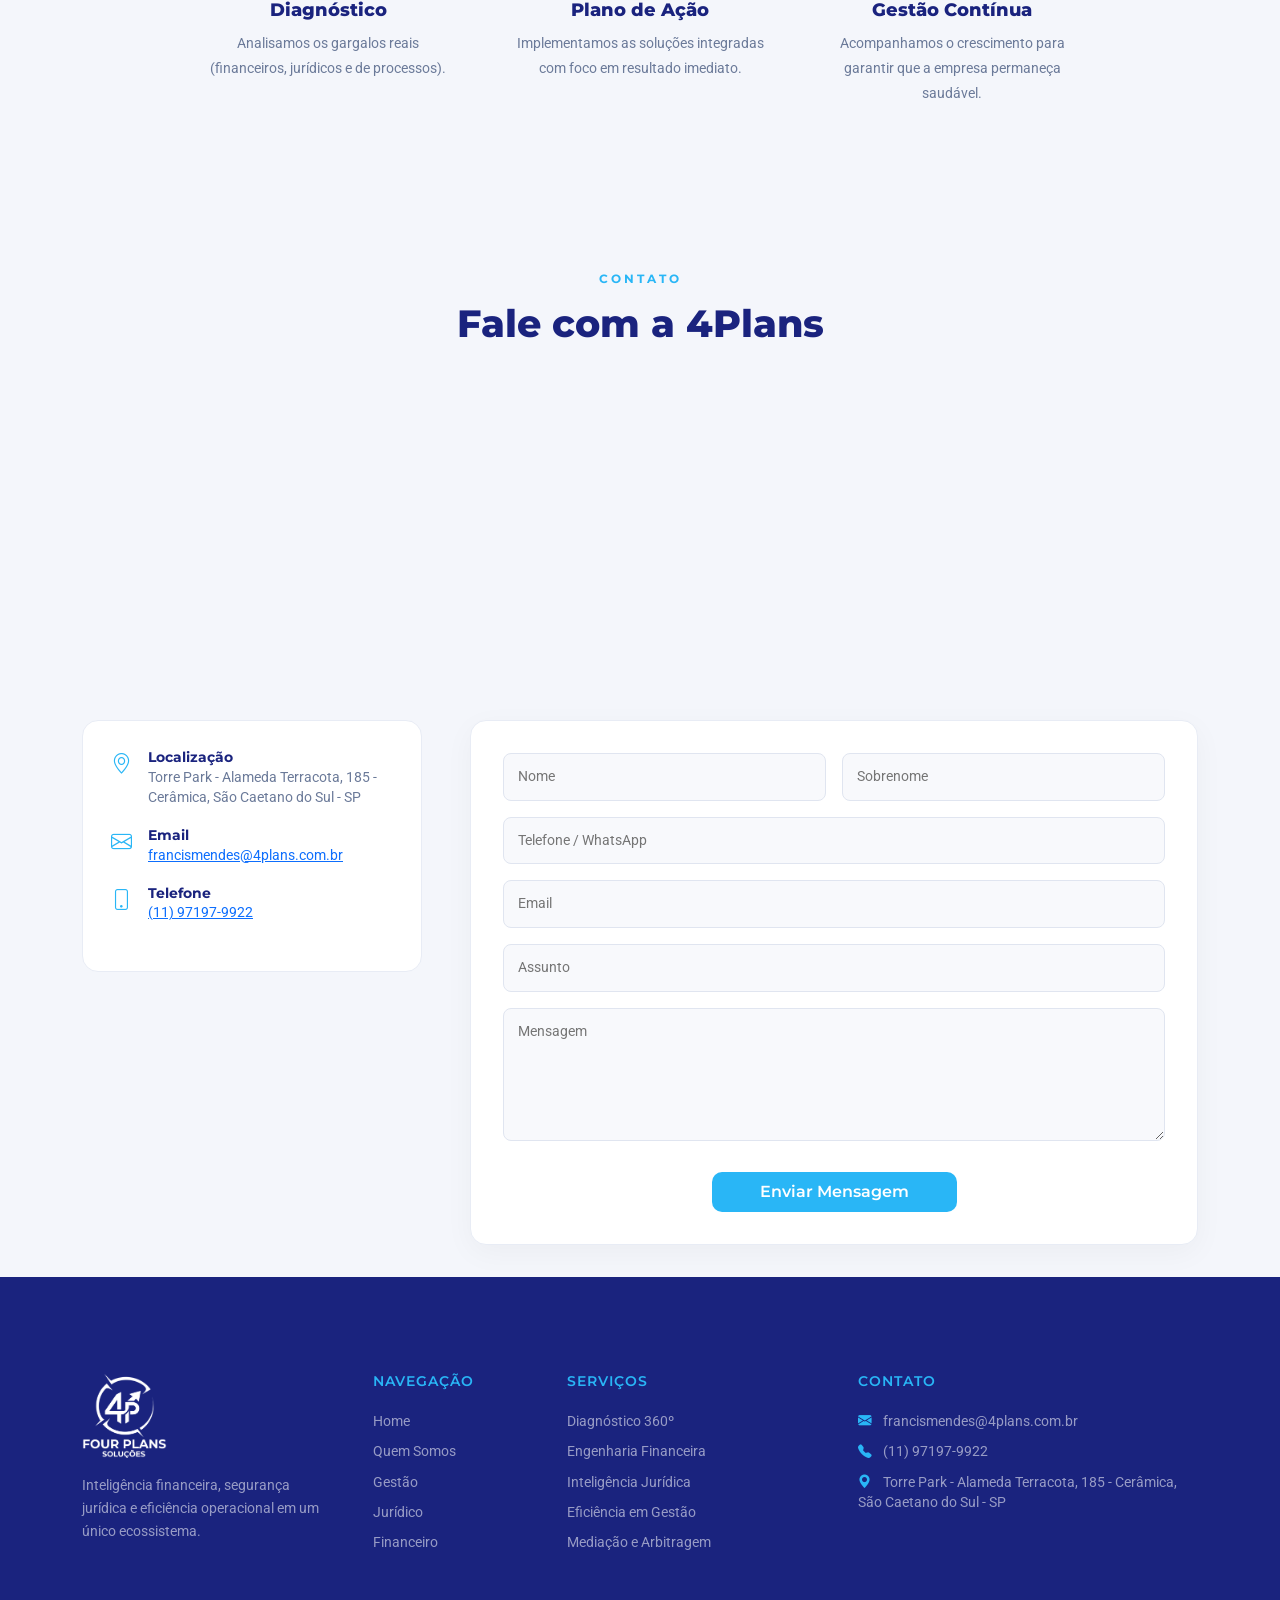
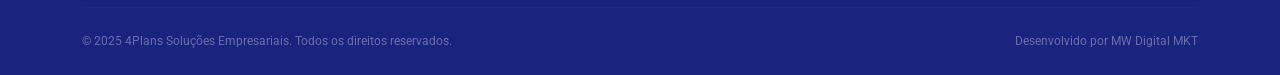
==== commit 410d13c1: "." ====
--- a/index.html
+++ b/index.html
@@ -74,7 +74,7 @@
           </p>
         </div>
         <div class="col-lg-6 about-img-mobile">
-          <img src="./img/about.png" class="img-fluid" alt="">
+          <img src="./img/about.png" class="img-about img-fluid" alt="">
         </div>
       </div>
     </div>
--- a/css/style.css
+++ b/css/style.css
@@ -181,11 +181,11 @@
     }
 
     #mainNavbar .navbar-toggler-icon {
-        background-image: url("data:image/svg+xml,%3csvg xmlns='https://www.w3.org/2000/svg' viewBox='0 0 30 30'%3e%3cpath stroke='rgba%28255,255,255,1%29' stroke-linecap='round' stroke-miterlimit='10' stroke-width='2' d='M4 7h22M4 15h22M4 23h22'/%3e%3c/svg%3e");
+        background-image: url("data:image/svg+xml,%3csvg xmlns='http://www.w3.org/2000/svg' viewBox='0 0 30 30'%3e%3cpath stroke='rgba%28255,255,255,1%29' stroke-linecap='round' stroke-miterlimit='10' stroke-width='2' d='M4 7h22M4 15h22M4 23h22'/%3e%3c/svg%3e");
     }
 
     #mainNavbar.scrolled .navbar-toggler-icon {
-        background-image: url("data:image/svg+xml,%3csvg xmlns='https://www.w3.org/2000/svg' viewBox='0 0 30 30'%3e%3cpath stroke='rgba%2826,35,126,1%29' stroke-linecap='round' stroke-miterlimit='10' stroke-width='2' d='M4 7h22M4 15h22M4 23h22'/%3e%3c/svg%3e");
+        background-image: url("data:image/svg+xml,%3csvg xmlns='http://www.w3.org/2000/svg' viewBox='0 0 30 30'%3e%3cpath stroke='rgba%2826,35,126,1%29' stroke-linecap='round' stroke-miterlimit='10' stroke-width='2' d='M4 7h22M4 15h22M4 23h22'/%3e%3c/svg%3e");
     }
 }
 
@@ -325,8 +325,7 @@
 
 /* ---- IMG CARD ---- */
 
-img {
-    max-width: auto;
+.img-about {
     max-height: 70vh;
     border-radius: 15%;
     align-items: center;
@@ -920,82 +919,4 @@
     .hero-section {
         min-height: 90vh;
     }
-}
-
-/* =========================================
-   MOBILE HERO + QUEM SOMOS
-========================================= */
-
-@media (max-width: 767px) {
-
-    /* HERO */
-    .hero-section {
-        min-height: 65vh;
-        padding-top: 90px;
-        padding-bottom: 50px;
-        background-position: center center;
-    }
-
-    .hero-title {
-        font-size: 2rem;
-        line-height: 1.2;
-        text-align: center;
-    }
-
-    .hero-subtitle {
-        font-size: 1rem;
-        line-height: 1.7;
-        text-align: center;
-    }
-
-    .hero-badge {
-        margin: 0 auto 20px;
-        font-size: 0.75rem;
-        padding: 7px 16px;
-    }
-
-    .hero-pill {
-        justify-content: center;
-        text-align: center;
-        width: 100%;
-    }
-
-    .hero-section .container {
-        text-align: center;
-    }
-
-    /* QUEM SOMOS */
-    .section-heading {
-        margin-bottom: 2rem;
-    }
-
-    .section-title {
-        font-size: 1.8rem;
-        line-height: 1.3;
-    }
-
-    .text-muted-custom {
-        font-size: 0.95rem;
-        line-height: 1.9;
-        text-align: center;
-    }
-
-    /* IMAGEM ABOUT */
-    .about-img-mobile {
-        margin-top: 20px;
-        text-align: center;
-    }
-
-    .about-img-mobile img {
-        width: 100%;
-        max-width: 320px;
-        border-radius: 24px;
-    }
-
-    /* CORREÇÃO GLOBAL DE IMAGEM */
-    img {
-        max-width: 100%;
-        height: auto;
-    }
-
 }
